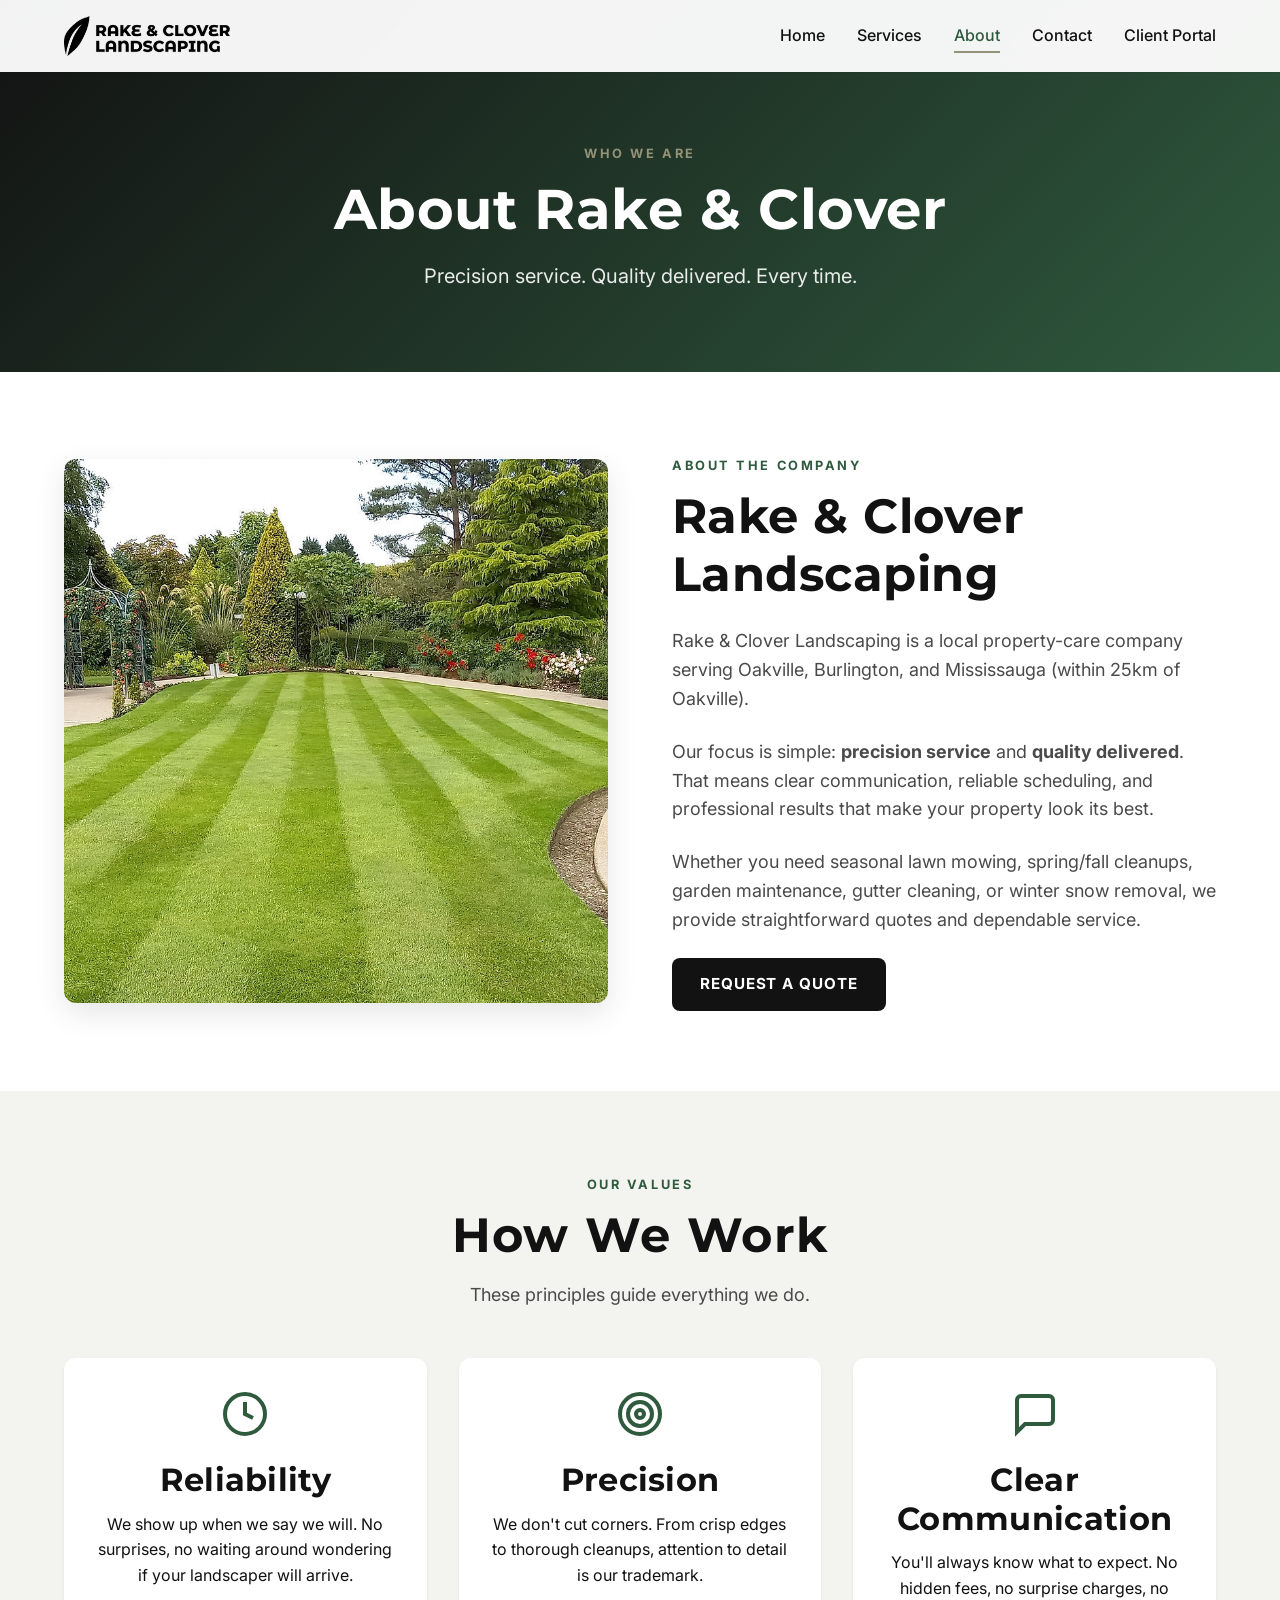
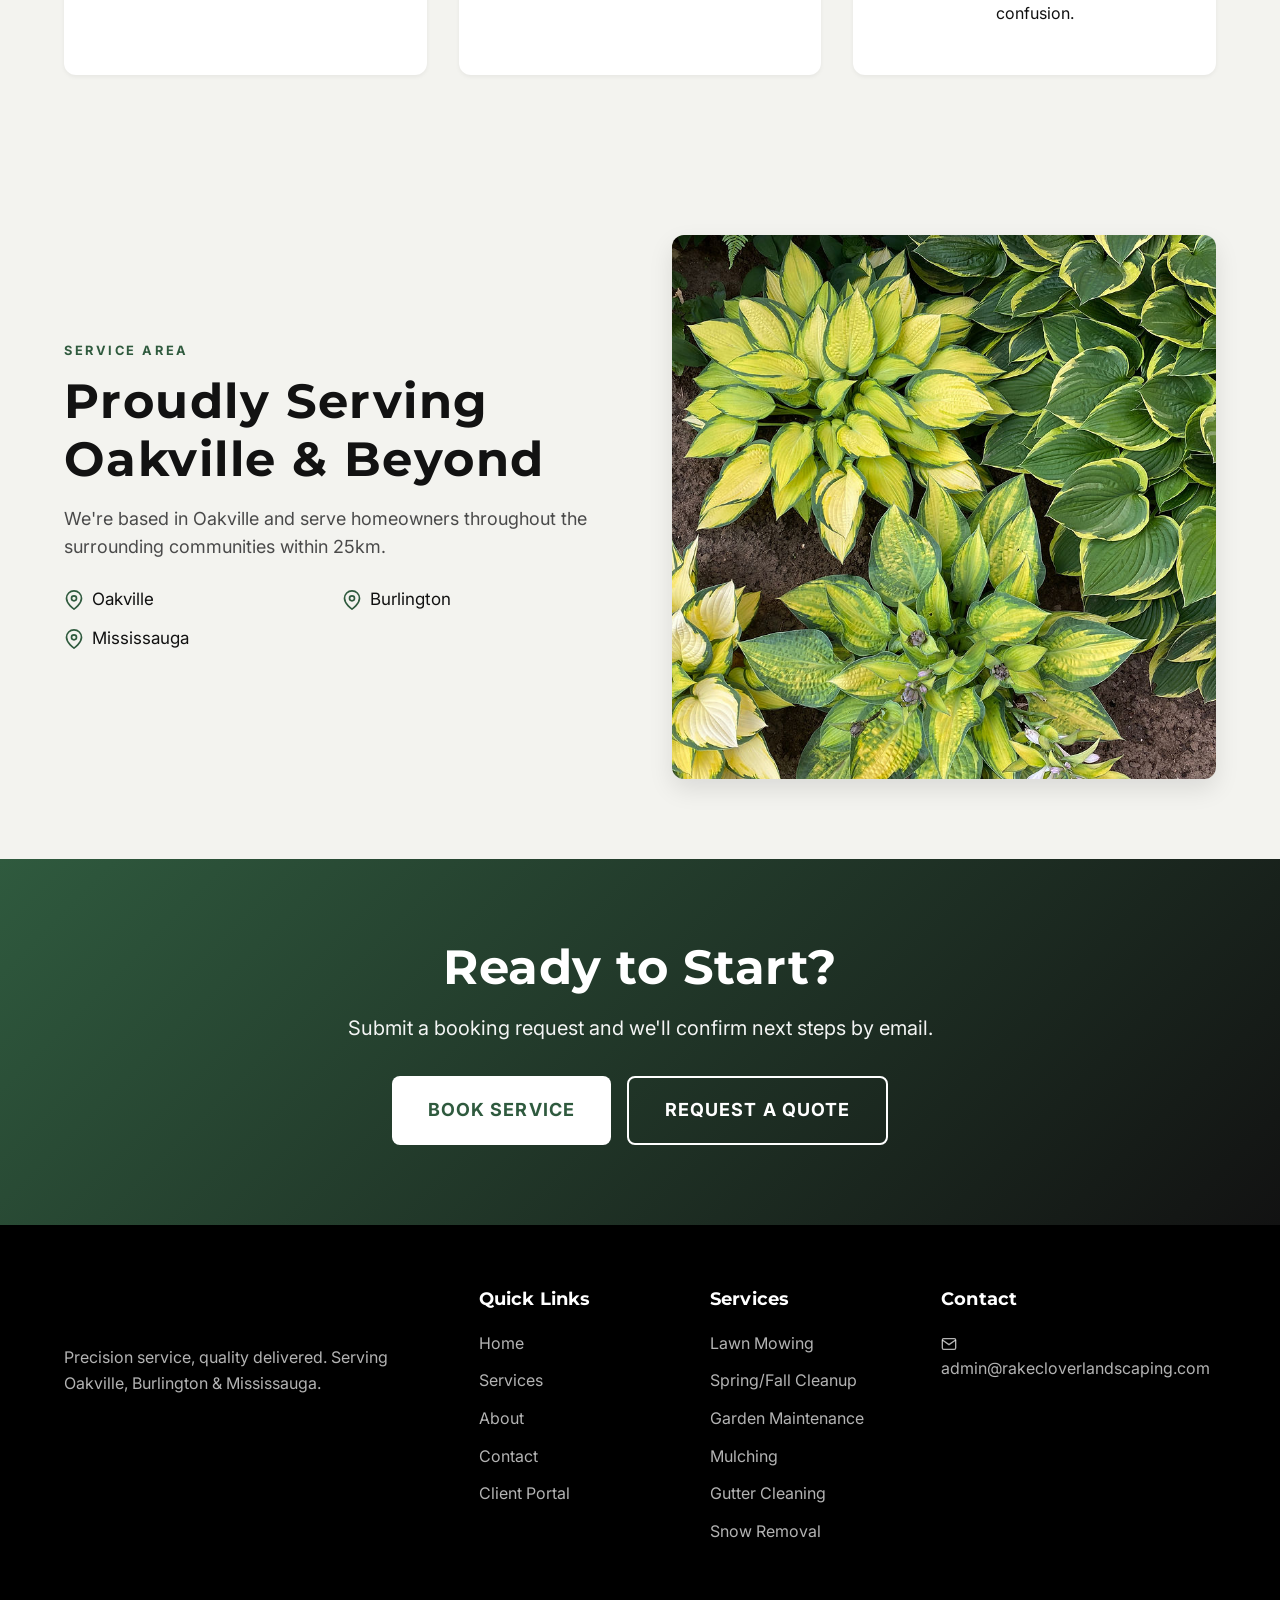
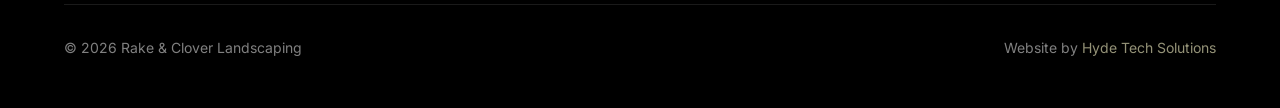
==== about.html @ 2d7fb5ef "Initial copy from rake-clover-landscaping-website (baseline)" ====
<!DOCTYPE html>
<html lang="en">
<head> <meta charset="UTF-8"> <meta name="viewport" content="width=device-width, initial-scale=1.0"> <link rel="canonical" href="https://rakecloverlandscaping.com/about.html"> <title>About Us | Rake & Clover Landscaping Oakville</title> <meta name="description" content="Learn about Rake & Clover Landscaping — a local company serving Oakville, Burlington & Mississauga with precision service and quality delivered."> <link rel="stylesheet" href="css/style.css"> <link rel="preconnect" href="https://fonts.googleapis.com"> <link rel="preconnect" href="https://fonts.gstatic.com" crossorigin> <link href="https://fonts.googleapis.com/css2?family=Inter:wght@400;500;600;700;800&family=Montserrat:wght@600;700;800&display=swap" rel="stylesheet"> <link rel="icon" type="image/svg+xml" href="favicon.svg?v=3"> <link rel="apple-touch-icon" href="favicon.svg?v=3"> <style> .about-grid { display: grid; grid-template-columns: 1fr 1fr; gap: 4rem; align-items: center; } .about-image img { width: 100%; border-radius: 12px; box-shadow: 0 10px 30px rgba(0,0,0,0.1); } .about-content h2 { color: var(--color-primary-dark); margin-bottom: 1.5rem; } .about-content p { font-size: 1.125rem; color: var(--color-text-light); margin-bottom: 1.5rem; } .values-section { background: var(--color-bg-alt); } .values-grid { display: grid; grid-template-columns: repeat(3, 1fr); gap: 2rem; } .value-card { background: white; padding: 2rem; border-radius: 12px; text-align: center; box-shadow: 0 2px 4px rgba(0,0,0,0.05); } .value-icon { width: 48px; height: 48px; color: var(--color-primary); margin: 0 auto 1rem; } .value-card h3 { color: var(--color-primary-dark); margin-bottom: 0.75rem; } .trust-badges { display: flex; gap: 2rem; justify-content: center; flex-wrap: wrap; margin-top: 2rem; } .trust-badge { display: flex; align-items: center; gap: 0.75rem; background: white; padding: 1rem 1.5rem; border-radius: 8px; box-shadow: 0 2px 4px rgba(0,0,0,0.05); } .trust-badge svg { width: 32px; height: 32px; color: var(--color-primary); } .trust-badge-text { display: flex; flex-direction: column; } .trust-badge-text strong { color: var(--color-primary-dark); } .trust-badge-text span { font-size: 0.875rem; color: var(--color-text-muted); } .hours-grid { display: grid; grid-template-columns: auto 1fr; gap: 0.5rem 1.5rem; margin-top: 1rem; } .hours-grid .closed { color: #dc3545; font-weight: 600; } @media (max-width: 768px) { .about-grid { grid-template-columns: 1fr; gap: 2rem; } .values-grid { grid-template-columns: 1fr; } } </style>
<!-- Meta Pixel Code -->
<script>
!function(f,b,e,v,n,t,s)
{if(f.fbq)return;n=f.fbq=function(){n.callMethod?
n.callMethod.apply(n,arguments):n.queue.push(arguments)};
if(!f._fbq)f._fbq=n;n.push=n;n.loaded=!0;n.version='2.0';
n.queue=[];t=b.createElement(e);t.async=!0;
t.src=v;s=b.getElementsByTagName(e)[0];
s.parentNode.insertBefore(t,s)}(window, document,'script',
'https://connect.facebook.net/en_US/fbevents.js');
fbq('init', '1283860010604973');
fbq('track', 'PageView');
</script>
<noscript><img height="1" width="1" style="display:none"
src="https://www.facebook.com/tr?id=1283860010604973&ev=PageView&noscript=1"
/></noscript>
<!-- End Meta Pixel Code -->
</head>
<body> <svg style="display: none;"> <defs> <symbol id="icon-phone" viewBox="0 0 24 24" fill="none" stroke="currentColor" stroke-width="2"><path d="M22 16.92v3a2 2 0 0 1-2.18 2 19.79 19.79 0 0 1-8.63-3.07 19.5 19.5 0 0 1-6-6 19.79 19.79 0 0 1-3.07-8.67A2 2 0 0 1 4.11 2h3a2 2 0 0 1 2 1.72 12.84 12.84 0 0 0 .7 2.81 2 2 0 0 1-.45 2.11L8.09 9.91a16 16 0 0 0 6 6l1.27-1.27a2 2 0 0 1 2.11-.45 12.84 12.84 0 0 0 2.81.7A2 2 0 0 1 22 16.92z"/></symbol> <symbol id="icon-clock" viewBox="0 0 24 24" fill="none" stroke="currentColor" stroke-width="2"><circle cx="12" cy="12" r="10"/><polyline points="12 6 12 12 16 14"/></symbol> <symbol id="icon-target" viewBox="0 0 24 24" fill="none" stroke="currentColor" stroke-width="2"><circle cx="12" cy="12" r="10"/><circle cx="12" cy="12" r="6"/><circle cx="12" cy="12" r="2"/></symbol> <symbol id="icon-message" viewBox="0 0 24 24" fill="none" stroke="currentColor" stroke-width="2"><path d="M21 15a2 2 0 0 1-2 2H7l-4 4V5a2 2 0 0 1 2-2h14a2 2 0 0 1 2 2z"/></symbol> <symbol id="icon-shield" viewBox="0 0 24 24" fill="none" stroke="currentColor" stroke-width="2"><path d="M12 22s8-4 8-10V5l-8-3-8 3v7c0 6 8 10 8 10z"/></symbol> <symbol id="icon-star" viewBox="0 0 24 24" fill="currentColor" stroke="currentColor" stroke-width="2"><polygon points="12 2 15.09 8.26 22 9.27 17 14.14 18.18 21.02 12 17.77 5.82 21.02 7 14.14 2 9.27 8.91 8.26 12 2"/></symbol> <symbol id="icon-home" viewBox="0 0 24 24" fill="none" stroke="currentColor" stroke-width="2"><path d="M3 9l9-7 9 7v11a2 2 0 0 1-2 2H5a2 2 0 0 1-2-2z"/><polyline points="9 22 9 12 15 12 15 22"/></symbol> <symbol id="icon-map-pin" viewBox="0 0 24 24" fill="none" stroke="currentColor" stroke-width="2"><path d="M21 10c0 7-9 13-9 13s-9-6-9-13a9 9 0 0 1 18 0z"/><circle cx="12" cy="10" r="3"/></symbol> </defs> </svg> <header class="header"> <div class="container"> <nav class="navbar"> <a href="index.html" class="logo"> <img class="brand-logo" src="images/brand-logo.png" alt="Rake & Clover Landscaping"> </a> <button class="nav-toggle" aria-label="Toggle navigation"><span></span><span></span><span></span></button> <ul class="nav-menu"> <li><a href="index.html">Home</a></li> <li><a href="services.html">Services</a></li> <li><a href="about.html" class="active">About</a></li> <li><a href="contact.html">Contact</a></li> <li><a href="portal.html">Client Portal</a></li> </ul>
</nav> </div> </header> <section class="page-header" style="background: linear-gradient(135deg, var(--color-primary-dark) 0%, var(--color-primary) 100%); color: white; padding: 140px 0 80px; text-align: center;"> <div class="container"> <span class="section-label" style="color: var(--color-accent);">Who We Are</span> <h1 style="font-size: clamp(2.5rem, 5vw, 3.5rem); margin-bottom: 1rem;">About Rake & Clover</h1> <p style="font-size: 1.25rem; opacity: 0.9; max-width: 600px; margin: 0 auto;">Precision service. Quality delivered. Every time.</p> </div> </section> <section style="padding: 5rem 0;"> <div class="container"> <div class="about-grid"> <div class="about-image"> <img src="images/lawn-care.jpg" alt="Professional lawn mowing"> </div> <div class="about-content"> <span class="section-label">About the Company</span> <h2>Rake & Clover Landscaping</h2> <p>Rake & Clover Landscaping is a local property-care company serving Oakville, Burlington, and Mississauga (within 25km of Oakville).</p> <p>Our focus is simple: <strong>precision service</strong> and <strong>quality delivered</strong>. That means clear communication, reliable scheduling, and professional results that make your property look its best.</p> <p>Whether you need seasonal lawn mowing, spring/fall cleanups, garden maintenance, gutter cleaning, or winter snow removal, we provide straightforward quotes and dependable service.</p> <a href="contact.html" class="btn btn-primary">Request a Quote</a> </div> </div> </div> </section> <section class="values-section" style="padding: 5rem 0;"> <div class="container"> <div class="section-header"> <span class="section-label">Our Values</span> <h2 class="section-title">How We Work</h2> <p class="section-subtitle">These principles guide everything we do.</p> </div> <div class="values-grid"> <div class="value-card"> <svg class="value-icon"><use href="#icon-clock"/></svg> <h3>Reliability</h3> <p>We show up when we say we will. No surprises, no waiting around wondering if your landscaper will arrive.</p> </div> <div class="value-card"> <svg class="value-icon"><use href="#icon-target"/></svg> <h3>Precision</h3> <p>We don't cut corners. From crisp edges to thorough cleanups, attention to detail is our trademark.</p> </div> <div class="value-card"> <svg class="value-icon"><use href="#icon-message"/></svg> <h3>Clear Communication</h3> <p>You'll always know what to expect. No hidden fees, no surprise charges, no confusion.</p> </div> </div> </div> </section> <section class="service-area" style="background: var(--color-bg-alt); padding: 5rem 0;"> <div class="container"> <div class="service-area-grid"> <div class="service-area-content"> <span class="section-label">Service Area</span> <h2 class="section-title">Proudly Serving Oakville & Beyond</h2> <p>We're based in Oakville and serve homeowners throughout the surrounding communities within 25km.</p> <ul class="location-list"> <li><svg class="location-icon"><use href="#icon-map-pin"/></svg> Oakville</li> <li><svg class="location-icon"><use href="#icon-map-pin"/></svg> Burlington</li> <li><svg class="location-icon"><use href="#icon-map-pin"/></svg> Mississauga</li> </ul> </div> <div class="service-area-map"> <img src="images/garden-maintenance.jpg" alt="Oakville area landscaping" class="rounded-image"> </div> </div> </div> </section> <section class="cta-section"> <div class="container"> <div class="cta-content"> <h2>Ready to Start?</h2> <p>Submit a booking request and we'll confirm next steps by email.</p> <div class="cta-buttons"> <a href="index.html#booking" class="btn btn-large btn-white"><span>Book Service</span></a> <a href="contact.html" class="btn btn-large btn-outline-white">Request a Quote</a> </div> </div> </div> </section> <footer class="footer"> <div class="container"> <div class="footer-grid"> <div class="footer-brand"> <a href="index.html" class="logo"> <img class="brand-logo" src="images/brand-logo.png" alt="Rake & Clover Landscaping"> </a> <p>Precision service, quality delivered. Serving Oakville, Burlington & Mississauga.</p> </div> <div class="footer-links"> <h4>Quick Links</h4> <ul> <li><a href="index.html">Home</a></li> <li><a href="services.html">Services</a></li> <li><a href="about.html">About</a></li> <li><a href="contact.html">Contact</a></li> <li><a href="portal.html">Client Portal</a></li> </ul> </div> <div class="footer-links"> <h4>Services</h4> <ul> <li><a href="services.html#lawn-care">Lawn Mowing</a></li> <li><a href="services.html#seasonal">Spring/Fall Cleanup</a></li> <li><a href="services.html#garden">Garden Maintenance</a></li> <li><a href="services.html#mulch">Mulching</a></li> <li><a href="services.html#gutter">Gutter Cleaning</a></li> <li><a href="services.html#snow">Snow Removal</a></li> </ul> </div> <div class="footer-contact"> <h4>Contact</h4> <p><a href="mailto:admin@rakecloverlandscaping.com"><svg class="icon-inline" viewBox="0 0 24 24" fill="none" stroke="currentColor" stroke-width="2"><path d="M4 4h16c1.1 0 2 .9 2 2v12c0 1.1-.9 2-2 2H4c-1.1 0-2-.9-2-2V6c0-1.1.9-2 2-2z"/><polyline points="22,6 12,13 2,6"/></svg> admin@rakecloverlandscaping.com</a></p> </div> </div> <div class="footer-bottom"> <p>&copy; 2026 Rake & Clover Landscaping</p> <p class="credit">Website by <a href="https://hydetech.ca" target="_blank">Hyde Tech Solutions</a></p> </div> </div> </footer>
<script src="js/main.js"></script>
</body>
</html>
---- css/style.css ----
/* Rake & Clover Landscaping - Main Stylesheet */

/* CSS Variables */
:root {
    --color-primary: #2f5a3e;
    --color-primary-dark: #121212;
    --color-primary-light: #3b704d;
    --color-accent: #949277;
    --color-accent-hover: #7f7d64;
    --color-text: #111111;
    --color-text-light: #4a4a4a;
    --color-text-muted: #707070;
    --color-bg: #ffffff;
    --color-bg-alt: #f3f3ef;
    --color-bg-dark: #000000;
    --color-border: #d7d7d7;
    --color-white: #fff;
    --color-success: #28a745;
    
    --font-heading: 'Montserrat', 'Inter', sans-serif;
    --font-body: 'Inter', -apple-system, BlinkMacSystemFont, sans-serif;
    
    --shadow-sm: 0 1px 2px rgba(0,0,0,0.05);
    --shadow-md: 0 4px 6px rgba(0,0,0,0.1);
    --shadow-lg: 0 10px 25px rgba(0,0,0,0.1);
    --shadow-xl: 0 20px 40px rgba(0,0,0,0.15);
    
    --radius-sm: 4px;
    --radius-md: 8px;
    --radius-lg: 12px;
    --radius-xl: 16px;
    
    --transition: all 0.3s ease;
    --max-width: 1200px;
}

/* Reset & Base */
*, *::before, *::after {
    box-sizing: border-box;
    margin: 0;
    padding: 0;
}

html {
    scroll-behavior: smooth;
    font-size: 16px;
}

body {
    font-family: var(--font-body);
    font-size: 1rem;
    line-height: 1.6;
    color: var(--color-text);
    background-color: var(--color-bg);
    -webkit-font-smoothing: antialiased;
    -moz-osx-font-smoothing: grayscale;
}

img {
    max-width: 100%;
    height: auto;
    display: block;
}

/* SVG Icons */
.icon {
    width: 20px;
    height: 20px;
    flex-shrink: 0;
}

.icon-inline {
    width: 16px;
    height: 16px;
    display: inline-block;
    vertical-align: middle;
    margin-right: 0.5rem;
}

/* Brand Logo */
.brand-logo {
    height: 40px;
    width: auto;
    display: block;
}

@media (max-width: 768px) {
    .brand-logo {
        height: 34px;
    }
}

/* Phone Icon */
.phone-icon {
    width: 18px;
    height: 18px;
}

/* Service Icons */
.service-icon {
    width: 48px;
    height: 48px;
    color: var(--color-primary);
    margin-bottom: 1rem;
}

/* Feature Icons */
.feature-icon {
    width: 24px;
    height: 24px;
    color: var(--color-white);
    background-color: var(--color-accent);
    border-radius: 50%;
    padding: 4px;
    flex-shrink: 0;
}

/* Trust Icons */
.trust-icon {
    width: 20px;
    height: 20px;
    color: var(--color-white);
}

.trust-icon.star-icon {
    color: var(--color-accent);
}

/* Location Icons */
.location-icon {
    width: 20px;
    height: 20px;
    color: var(--color-primary);
    flex-shrink: 0;
}

/* AI Banner Icon */
.ai-icon {
    width: 48px;
    height: 48px;
    flex-shrink: 0;
}

/* Social Icons */
.social-links svg {
    width: 24px;
    height: 24px;
    transition: var(--transition);
}

.social-links a:hover svg {
    transform: translateY(-3px);
    color: var(--color-accent);
}

/* Star Rating */
.stars {
    display: flex;
    gap: 0.25rem;
}

.stars svg {
    width: 20px;
    height: 20px;
    color: var(--color-accent);
    fill: var(--color-accent);
}

/* Rounded Images */
.rounded-image {
    border-radius: var(--radius-lg);
    box-shadow: var(--shadow-lg);
    transition: var(--transition);
}

.rounded-image:hover {
    transform: scale(1.02);
}

/* Gallery Images */
.gallery-item img {
    width: 100%;
    height: 100%;
    object-fit: cover;
    transition: var(--transition);
}

.gallery-item:hover img {
    transform: scale(1.05);
}

.brand-gallery {
    display: grid;
    grid-template-columns: repeat(auto-fit, minmax(240px, 1fr));
    gap: 1.25rem;
}

.brand-gallery img {
    width: 100%;
    aspect-ratio: 4/3;
    object-fit: cover;
    border-radius: 12px;
    box-shadow: var(--shadow-md);
}

a {
    color: inherit;
    text-decoration: none;
}

ul {
    list-style: none;
}

/* Container */
.container {
    width: 100%;
    max-width: var(--max-width);
    margin: 0 auto;
    padding: 0 1.5rem;
}

/* Typography */
h1, h2, h3, h4, h5, h6 {
    font-family: var(--font-heading);
    font-weight: 700;
    line-height: 1.2;
    letter-spacing: 0.01em;
    text-transform: none;
    margin-bottom: 1rem;
}

h1 { font-size: clamp(2.5rem, 5vw, 4rem); }
h2 { font-size: clamp(2rem, 4vw, 3rem); }
h3 { font-size: clamp(1.5rem, 3vw, 2rem); }
h4 { font-size: 1.25rem; }

p {
    margin-bottom: 1rem;
}

/* Buttons */
.btn {
    display: inline-flex;
    align-items: center;
    justify-content: center;
    gap: 0.5rem;
    padding: 0.875rem 1.75rem;
    font-family: var(--font-body);
    font-size: 0.95rem;
    font-weight: 700;
    text-transform: uppercase;
    letter-spacing: 0.06em;
    border: none;
    border-radius: var(--radius-md);
    cursor: pointer;
    transition: var(--transition);
    text-align: center;
}

.btn-primary {
    background-color: var(--color-primary-dark);
    color: var(--color-white);
}

.btn-primary:hover {
    background-color: var(--color-primary);
    transform: translateY(-2px);
    box-shadow: var(--shadow-md);
}

.btn-secondary {
    background-color: transparent;
    color: var(--color-primary);
    border: 2px solid var(--color-primary);
}

.btn-secondary:hover {
    background-color: var(--color-primary);
    color: var(--color-white);
}

.btn-accent {
    background-color: var(--color-primary);
    color: var(--color-white);
}

.btn-accent:hover {
    background-color: var(--color-primary-dark);
}

.btn-white {
    background-color: var(--color-white);
    color: var(--color-primary);
}

.btn-white:hover {
    background-color: var(--color-bg-alt);
}

.btn-outline-white {
    background-color: transparent;
    color: var(--color-white);
    border: 2px solid var(--color-white);
}

.btn-outline-white:hover {
    background-color: var(--color-white);
    color: var(--color-primary);
}

.btn-large {
    padding: 1.125rem 2.25rem;
    font-size: 1.125rem;
    flex-direction: column;
    gap: 0.25rem;
}

.btn-large small {
    font-size: 0.75rem;
    font-weight: 400;
    opacity: 0.9;
}

/* Header */
.header {
    position: fixed;
    top: 0;
    left: 0;
    right: 0;
    z-index: 1000;
    background-color: rgba(255, 255, 255, 0.95);
    backdrop-filter: blur(10px);
    box-shadow: var(--shadow-sm);
    transition: var(--transition);
}

.header.scrolled {
    box-shadow: var(--shadow-md);
}

.navbar {
    display: flex;
    align-items: center;
    justify-content: space-between;
    height: 72px;
}

.logo {
    display: flex;
    align-items: center;
    gap: 0;
    color: var(--color-primary);
}

.nav-menu {
    display: flex;
    align-items: center;
    gap: 2rem;
}

.nav-menu a {
    font-weight: 500;
    color: var(--color-text);
    position: relative;
    padding: 0.5rem 0;
}

.nav-menu a::after {
    content: '';
    position: absolute;
    bottom: 0;
    left: 0;
    width: 0;
    height: 2px;
    background-color: var(--color-accent);
    transition: var(--transition);
}

.nav-menu a:hover::after,
.nav-menu a.active::after {
    width: 100%;
}

.nav-menu a:hover,
.nav-menu a.active {
    color: var(--color-primary);
}

.nav-cta {
    display: flex;
    align-items: center;
    gap: 0.5rem;
}

.phone-icon {
    font-size: 1.25rem;
}

.nav-toggle {
    display: none;
    flex-direction: column;
    gap: 5px;
    background: none;
    border: none;
    cursor: pointer;
    padding: 0.5rem;
}

.nav-toggle span {
    display: block;
    width: 25px;
    height: 3px;
    background-color: var(--color-primary);
    transition: var(--transition);
}

/* Hero Section */
.hero {
    position: relative;
    min-height: 100vh;
    display: flex;
    align-items: center;
    justify-content: center;
    padding: 120px 0 80px;
    overflow: hidden;
}

.hero-bg {
    position: absolute;
    top: 0;
    left: 0;
    right: 0;
    bottom: 0;
    background: linear-gradient(135deg, var(--color-primary-dark) 0%, var(--color-primary) 100%);
}

.hero-overlay {
    position: absolute;
    top: 0;
    left: 0;
    right: 0;
    bottom: 0;
    background: linear-gradient(0deg, rgba(0,0,0,0.62) 0%, rgba(0,0,0,0.36) 45%, rgba(0,0,0,0.52) 100%);
}

.hero-content {
    position: relative;
    z-index: 1;
    text-align: center;
    color: var(--color-white);
    max-width: 800px;
    margin: 0 auto;
}

.hero-title {
    font-size: clamp(2.5rem, 6vw, 4.8rem);
    margin-bottom: 1.5rem;
    letter-spacing: 0.05em;
    text-shadow: 0 8px 24px rgba(0,0,0,0.45);
}

.text-accent {
    color: var(--color-accent);
}

.hero-subtitle {
    font-size: clamp(1.125rem, 2vw, 1.5rem);
    margin-bottom: 2.5rem;
    opacity: 0.95;
    max-width: 600px;
    margin-left: auto;
    margin-right: auto;
}

.hero-ctas {
    display: flex;
    flex-wrap: wrap;
    gap: 1rem;
    justify-content: center;
    margin-bottom: 3rem;
}

.hero-ctas .btn-secondary {
    background-color: white;
    color: var(--color-primary-dark);
    border: 2px solid white;
}

.hero-ctas .btn-secondary:hover {
    background-color: transparent;
    color: white;
    border: 2px solid white;
}

.hero-trust {
    display: flex;
    flex-wrap: wrap;
    gap: 2rem;
    justify-content: center;
    font-size: 0.9375rem;
}

.trust-item {
    display: flex;
    align-items: center;
    gap: 0.5rem;
}

.hero-trust .trust-icon {
    width: 20px;
    height: 20px;
    display: inline-block;
    background: none;
    border-radius: 0;
    color: var(--color-accent);
}

.scroll-indicator {
    position: absolute;
    bottom: 30px;
    left: 50%;
    transform: translateX(-50%);
    color: var(--color-white);
    font-size: 0.875rem;
    opacity: 0.7;
    display: flex;
    flex-direction: column;
    align-items: center;
    gap: 0.5rem;
}

.scroll-arrow {
    width: 24px;
    height: 24px;
    border-right: 2px solid var(--color-white);
    border-bottom: 2px solid var(--color-white);
    transform: rotate(45deg);
    animation: bounce 2s infinite;
}

@keyframes bounce {
    0%, 20%, 50%, 80%, 100% { transform: translateY(0) rotate(45deg); }
    40% { transform: translateY(10px) rotate(45deg); }
    60% { transform: translateY(5px) rotate(45deg); }
}

/* AI Banner */
.ai-banner {
    background: linear-gradient(90deg, var(--color-primary-light) 0%, var(--color-primary) 100%);
    padding: 1.5rem 0;
    color: var(--color-white);
}

/* Improve contrast for the AI banner CTA */
.ai-banner .btn-accent {
    background: rgba(255, 255, 255, 0.95);
    color: var(--color-primary-dark);
    border: 2px solid rgba(255, 255, 255, 0.9);
}

.ai-banner .btn-accent:hover {
    background: var(--color-white);
    color: var(--color-primary-dark);
}

.ai-banner-content {
    display: flex;
    align-items: center;
    justify-content: center;
    gap: 1.5rem;
    flex-wrap: wrap;
}

.ai-icon {
    font-size: 2.5rem;
}

.ai-text {
    display: flex;
    flex-direction: column;
}

.ai-text strong {
    font-size: 1.125rem;
}

.ai-text span {
    font-size: 0.9375rem;
    opacity: 0.9;
}

/* Section Styles */
section {
    padding: 5rem 0;
}

.section-header {
    text-align: center;
    max-width: 700px;
    margin: 0 auto 3rem;
}

.section-label {
    display: inline-block;
    font-size: 0.8rem;
    font-weight: 700;
    text-transform: uppercase;
    letter-spacing: 0.2em;
    color: var(--color-primary);
    margin-bottom: 0.75rem;
}

.section-title {
    margin-bottom: 1rem;
    color: var(--color-primary-dark);
    letter-spacing: 0.03em;
}

.section-subtitle {
    font-size: 1.125rem;
    color: var(--color-text-light);
}

.section-cta {
    text-align: center;
    margin-top: 3rem;
}

/* Services Section */
.services-section {
    background-color: var(--color-bg-alt);
}

.services-grid {
    display: grid;
    grid-template-columns: repeat(auto-fit, minmax(300px, 1fr));
    gap: 1.5rem;
}

.service-card {
    background-color: var(--color-white);
    padding: 2rem;
    border-radius: var(--radius-lg);
    box-shadow: var(--shadow-sm);
    transition: var(--transition);
}

.service-card:hover {
    transform: translateY(-5px);
    box-shadow: var(--shadow-lg);
}

.service-icon {
    font-size: 2.5rem;
    margin-bottom: 1rem;
}

.service-card h3 {
    font-size: 1.25rem;
    margin-bottom: 0.75rem;
    color: var(--color-primary-dark);
}

.service-card p {
    color: var(--color-text-light);
    margin-bottom: 1.25rem;
}

.link-arrow {
    font-weight: 600;
    color: var(--color-accent);
    display: inline-flex;
    align-items: center;
    gap: 0.25rem;
}

.link-arrow:hover {
    gap: 0.5rem;
}

/* Why Us Section */
.why-us {
    background-color: var(--color-white);
}

.why-us-grid {
    display: grid;
    grid-template-columns: 1fr 1fr;
    gap: 4rem;
    align-items: center;
}

.why-us-content p {
    font-size: 1.125rem;
    color: var(--color-text-light);
    margin-bottom: 2rem;
}

.feature-list {
    display: flex;
    flex-direction: column;
    gap: 1.25rem;
    margin-bottom: 2rem;
}

.feature-list li {
    display: flex;
    gap: 1rem;
}

.feature-icon {
    width: 28px;
    height: 28px;
    display: flex;
    align-items: center;
    justify-content: center;
    background-color: var(--color-accent);
    color: var(--color-white);
    border-radius: 50%;
    font-size: 0.875rem;
    flex-shrink: 0;
}

.feature-list li div {
    display: flex;
    flex-direction: column;
}

.feature-list li strong {
    color: var(--color-primary-dark);
    margin-bottom: 0.25rem;
}

.feature-list li span {
    color: var(--color-text-light);
    font-size: 0.9375rem;
}

.why-us-image {
    position: relative;
}

.image-placeholder {
    aspect-ratio: 4/3;
    background: linear-gradient(135deg, #e8f5e9 0%, #c8e6c9 100%);
    border-radius: var(--radius-lg);
    display: flex;
    flex-direction: column;
    align-items: center;
    justify-content: center;
    color: var(--color-primary);
    font-size: 1.125rem;
    border: 2px dashed var(--color-primary-light);
}

.image-placeholder img {
    width: 100%;
    height: 100%;
    object-fit: cover;
    border-radius: var(--radius-lg);
}

/* Gallery Preview */
.gallery-preview {
    background-color: var(--color-bg-alt);
}

.gallery-grid {
    display: grid;
    grid-template-columns: repeat(4, 1fr);
    grid-template-rows: repeat(2, 250px);
    gap: 1rem;
}

.gallery-item {
    border-radius: var(--radius-lg);
    overflow: hidden;
}

.gallery-item.large {
    grid-column: span 2;
    grid-row: span 2;
}

.gallery-item .image-placeholder {
    width: 100%;
    height: 100%;
}

/* Testimonials */
.testimonials {
    background-color: var(--color-white);
}

.testimonials-grid {
    display: grid;
    grid-template-columns: repeat(auto-fit, minmax(320px, 1fr));
    gap: 1.5rem;
}

.testimonial-card {
    background-color: var(--color-bg-alt);
    padding: 2rem;
    border-radius: var(--radius-lg);
}

.stars {
    color: var(--color-accent);
    font-size: 1.25rem;
    margin-bottom: 1rem;
    letter-spacing: 2px;
}

.testimonial-text {
    font-size: 1.0625rem;
    font-style: italic;
    color: var(--color-text);
    margin-bottom: 1.5rem;
    line-height: 1.7;
}

.testimonial-author {
    display: flex;
    align-items: center;
    gap: 1rem;
}

.author-avatar {
    width: 48px;
    height: 48px;
    background-color: var(--color-primary);
    color: var(--color-white);
    border-radius: 50%;
    display: flex;
    align-items: center;
    justify-content: center;
    font-weight: 600;
}

.author-info {
    display: flex;
    flex-direction: column;
}

.author-info strong {
    color: var(--color-primary-dark);
}

.author-info span {
    font-size: 0.875rem;
    color: var(--color-text-muted);
}

.testimonials-footer {
    text-align: center;
    margin-top: 2rem;
}

/* Service Area */
.service-area {
    background-color: var(--color-bg-alt);
}

.service-area-grid {
    display: grid;
    grid-template-columns: 1fr 1fr;
    gap: 4rem;
    align-items: center;
}

.service-area-content p {
    font-size: 1.125rem;
    color: var(--color-text-light);
    margin-bottom: 1.5rem;
}

.location-list {
    display: grid;
    grid-template-columns: repeat(2, 1fr);
    gap: 0.75rem;
    margin-bottom: 1.5rem;
}

.location-list li {
    display: flex;
    align-items: center;
    gap: 0.5rem;
    font-size: 1.0625rem;
}

.location-icon {
    font-size: 1.25rem;
}

.location-note {
    font-size: 0.9375rem !important;
    font-style: italic;
}

.service-area-map {
    position: relative;
}

.map-placeholder {
    aspect-ratio: 16/10;
    background: linear-gradient(135deg, #e3f2fd 0%, #bbdefb 100%);
    border-radius: var(--radius-lg);
    display: flex;
    flex-direction: column;
    align-items: center;
    justify-content: center;
    color: var(--color-primary);
    font-size: 1.125rem;
    border: 2px dashed var(--color-primary-light);
}

.map-placeholder small {
    font-size: 0.875rem;
    color: var(--color-text-muted);
    margin-top: 0.5rem;
}

/* CTA Section */
.cta-section {
    background: linear-gradient(135deg, var(--color-primary) 0%, var(--color-primary-dark) 100%);
    color: var(--color-white);
    text-align: center;
    padding: 5rem 0;
}

.cta-content h2 {
    font-size: clamp(2rem, 4vw, 3rem);
    margin-bottom: 1rem;
}

.cta-content p {
    font-size: 1.25rem;
    opacity: 0.95;
    max-width: 600px;
    margin: 0 auto 2rem;
}

.cta-buttons {
    display: flex;
    flex-wrap: wrap;
    gap: 1rem;
    justify-content: center;
}

/* Footer */
.footer {
    background-color: var(--color-bg-dark);
    color: var(--color-white);
    padding: 4rem 0 2rem;
}

.footer-grid {
    display: grid;
    grid-template-columns: 2fr 1fr 1fr 1.5fr;
    gap: 3rem;
    margin-bottom: 3rem;
}

.footer-brand .logo {
    color: var(--color-white);
    margin-bottom: 1rem;
}

.footer-brand p {
    color: rgba(255,255,255,0.7);
    margin-bottom: 1.5rem;
}

.social-links {
    display: flex;
    gap: 1rem;
}

.social-links a {
    font-size: 1.5rem;
    transition: var(--transition);
}

.social-links a:hover {
    transform: translateY(-3px);
}

.footer-links h4,
.footer-contact h4 {
    font-size: 1.125rem;
    margin-bottom: 1.25rem;
    color: var(--color-white);
}

.footer-links li {
    margin-bottom: 0.75rem;
}

.footer-links a {
    color: rgba(255,255,255,0.7);
    transition: var(--transition);
}

.footer-links a:hover {
    color: var(--color-accent);
}

.footer-contact a {
    color: rgba(255,255,255,0.7);
    display: block;
    margin-bottom: 0.5rem;
    transition: var(--transition);
}

.footer-contact a:hover {
    color: var(--color-accent);
}

.service-area-text {
    margin-top: 1rem;
    color: rgba(255,255,255,0.7);
    font-size: 0.9375rem;
}

.service-area-text span {
    color: var(--color-accent);
}

.footer-bottom {
    border-top: 1px solid rgba(255,255,255,0.1);
    padding-top: 2rem;
    display: flex;
    justify-content: space-between;
    align-items: center;
    flex-wrap: wrap;
    gap: 1rem;
    font-size: 0.875rem;
    color: rgba(255,255,255,0.5);
}

.footer-bottom a {
    color: var(--color-accent);
}

/* Mobile Call Bar */
.mobile-call-bar {
    display: none;
    position: fixed;
    bottom: 0;
    left: 0;
    right: 0;
    background-color: var(--color-accent);
    padding: 0.75rem;
    z-index: 1001;
}

.mobile-call-btn {
    display: flex;
    align-items: center;
    justify-content: center;
    gap: 0.5rem;
    color: var(--color-white);
    font-weight: 600;
    font-size: 1.125rem;
}

/* Responsive Design */
@media (max-width: 1024px) {
    .why-us-grid,
    .service-area-grid {
        grid-template-columns: 1fr;
        gap: 2rem;
    }
    
    .footer-grid {
        grid-template-columns: repeat(2, 1fr);
    }
}

@media (max-width: 768px) {
    .nav-menu {
        display: none;
        position: absolute;
        top: 72px;
        left: 0;
        right: 0;
        background-color: white;
        flex-direction: column;
        padding: 1rem;
        box-shadow: 0 4px 6px rgba(0,0,0,0.1);
        z-index: 999;
    }
    
    .nav-menu.active {
        display: flex;
    }
    
    .nav-cta .phone-text {
        display: none;
    }
    
    .nav-toggle {
        display: flex;
    }
    
    .nav-toggle.active span:nth-child(1) {
        transform: rotate(45deg) translate(5px, 5px);
    }
    
    .nav-toggle.active span:nth-child(2) {
        opacity: 0;
    }
    
    .nav-toggle.active span:nth-child(3) {
        transform: rotate(-45deg) translate(5px, -5px);
    }
    
    .nav-cta {
        padding: 0.625rem 1rem;
    }
    
    .hero-ctas {
        flex-direction: column;
        align-items: center;
    }
    
    .hero-trust {
        flex-direction: column;
        gap: 1rem;
    }
    
    .ai-banner-content {
        flex-direction: column;
        text-align: center;
    }
    
    .gallery-grid {
        grid-template-columns: repeat(2, 1fr);
        grid-template-rows: repeat(3, 200px);
    }
    
    .gallery-item.large {
        grid-column: span 2;
        grid-row: span 1;
    }
    
    .footer-grid {
        grid-template-columns: 1fr;
        gap: 2rem;
    }
    
    .footer-bottom {
        flex-direction: column;
        text-align: center;
    }
    
    .mobile-call-bar {
        display: block;
    }
    
    body {
        padding-bottom: 60px;
    }
}

@media (max-width: 480px) {
    .gallery-grid {
        grid-template-columns: 1fr;
        grid-template-rows: repeat(4, 200px);
    }
    
    .gallery-item.large {
        grid-column: span 1;
    }
    
    .location-list {
        grid-template-columns: 1fr;
    }
}

/* Utility Classes */
.text-center { text-align: center; }
.text-left { text-align: left; }
.text-right { text-align: right; }

.mt-1 { margin-top: 0.5rem; }
.mt-2 { margin-top: 1rem; }
.mt-3 { margin-top: 1.5rem; }
.mt-4 { margin-top: 2rem; }

.mb-1 { margin-bottom: 0.5rem; }
.mb-2 { margin-bottom: 1rem; }
.mb-3 { margin-bottom: 1.5rem; }
.mb-4 { margin-bottom: 2rem; }

/* Booking section */
.booking-section {
    padding: 5rem 0;
    background: var(--color-bg-alt);
}

.booking-grid {
    display: grid;
    gap: 2rem;
}

@media (min-width: 768px) {
    .booking-grid {
        grid-template-columns: 1.2fr 0.8fr;
        align-items: start;
    }
}

.booking-card {
    background: var(--color-white);
    border: 1px solid var(--color-border);
    border-radius: var(--radius-lg);
    padding: 1.5rem;
    box-shadow: var(--shadow-md);
}

.booking-card:first-child {
    border: 2px solid rgba(47, 90, 62, 0.25);
}

.booking-card h3 {
    margin-bottom: 0.75rem;
}

.simple-form label {
    display: block;
    margin-bottom: 1rem;
    font-weight: 600;
    color: var(--color-text);
}

.simple-form input,
.simple-form select,
.simple-form textarea {
    width: 100%;
    margin-top: 0.4rem;
    padding: 0.85rem;
    border: 1px solid var(--color-border);
    border-radius: var(--radius-md);
    font-family: inherit;
    font-size: 1rem;
    background: var(--color-white);
}

.simple-form input:focus,
.simple-form select:focus,
.simple-form textarea:focus {
    outline: none;
    border-color: var(--color-primary);
    box-shadow: 0 0 0 3px rgba(34, 139, 84, 0.15);
}

.muted {
    color: var(--color-text-muted);
    font-size: 0.9rem;
}


/* FAQ */
.faq-section {
  background: var(--color-bg-alt);
}

.faq-grid {
  display: grid;
  gap: 1rem;
  grid-template-columns: repeat(auto-fit, minmax(240px, 1fr));
}

.faq-item {
  background: var(--color-white);
  border: 1px solid var(--color-border);
  border-radius: var(--radius-lg);
  padding: 1.25rem;
}

.faq-item h3 {
  font-size: 1rem;
  margin-bottom: 0.5rem;
}

.faq-item p {
  margin: 0;
  color: var(--color-text-light);
}

/* Hero CTA sizing */
@media (min-width: 768px) {
  .hero-ctas {
    align-items: stretch;
  }
  .hero-ctas .btn {
    flex: 1;
    min-width: 220px;
  }
}
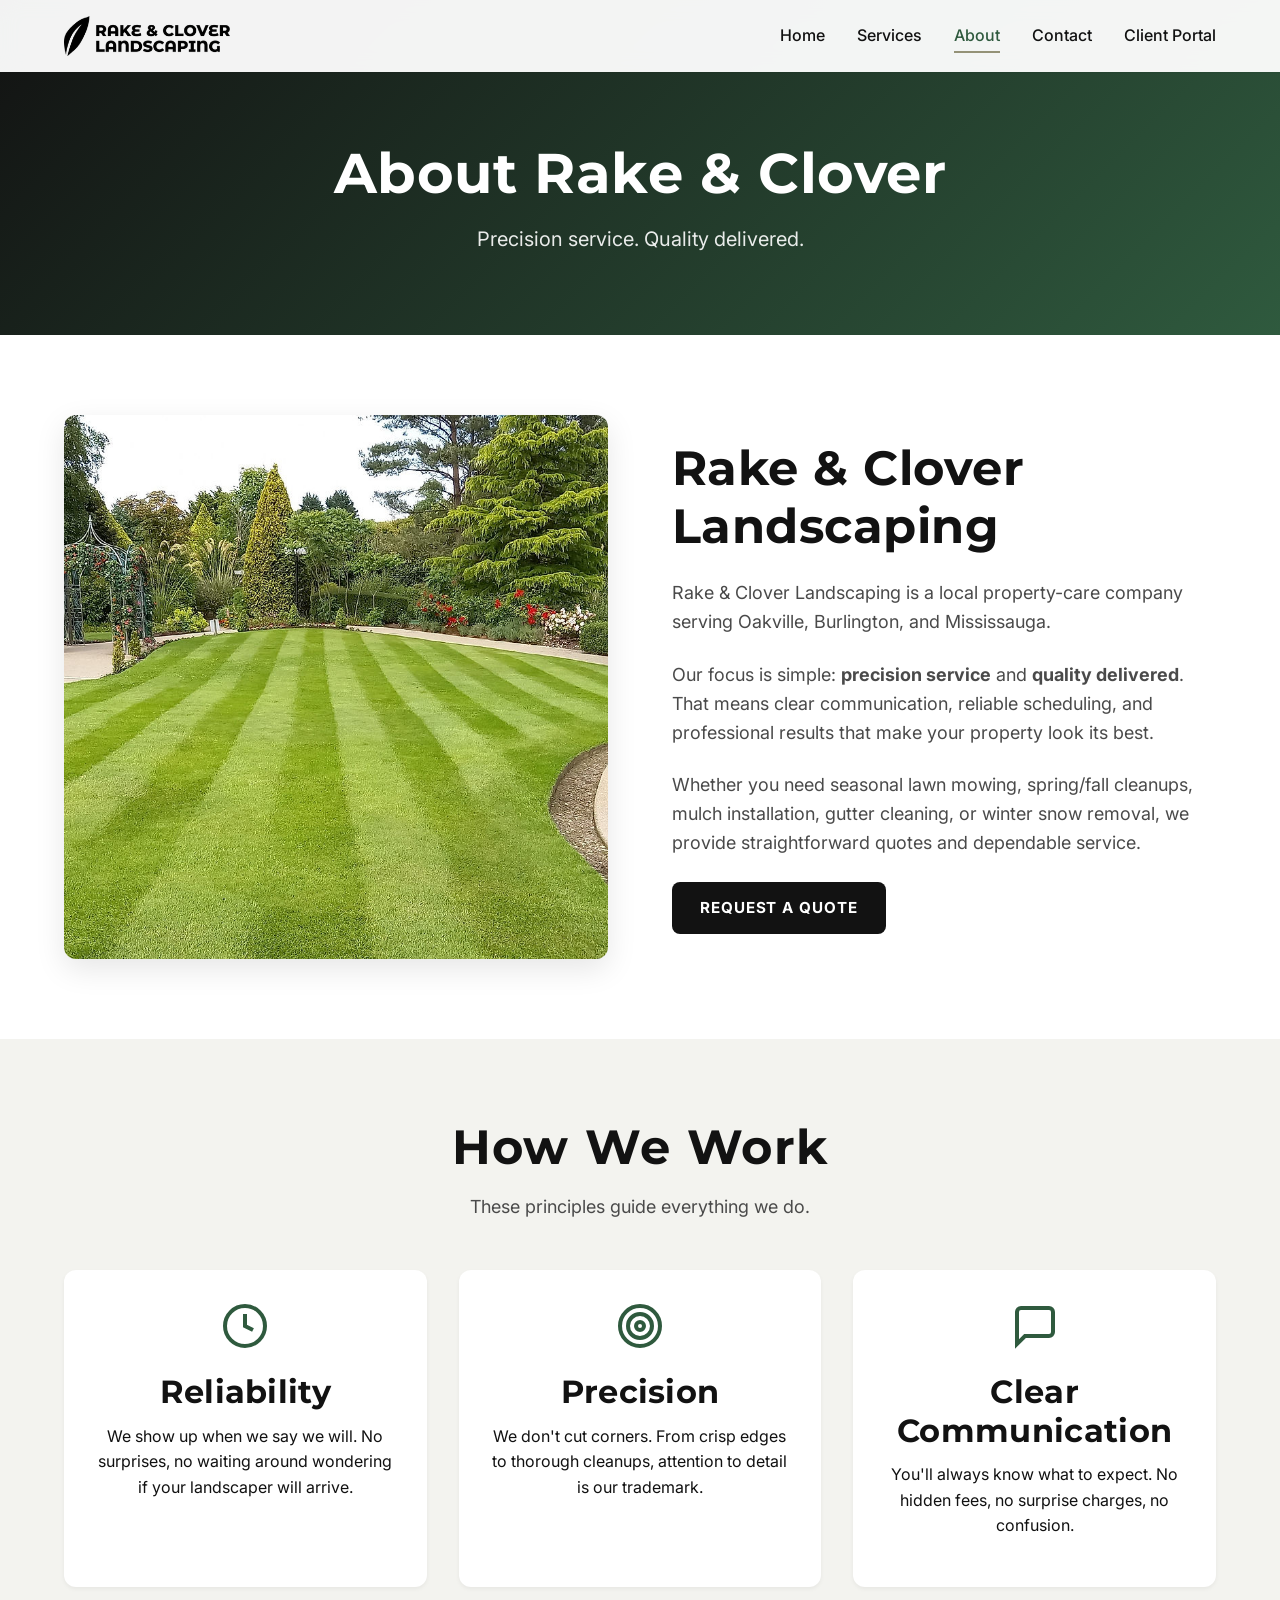
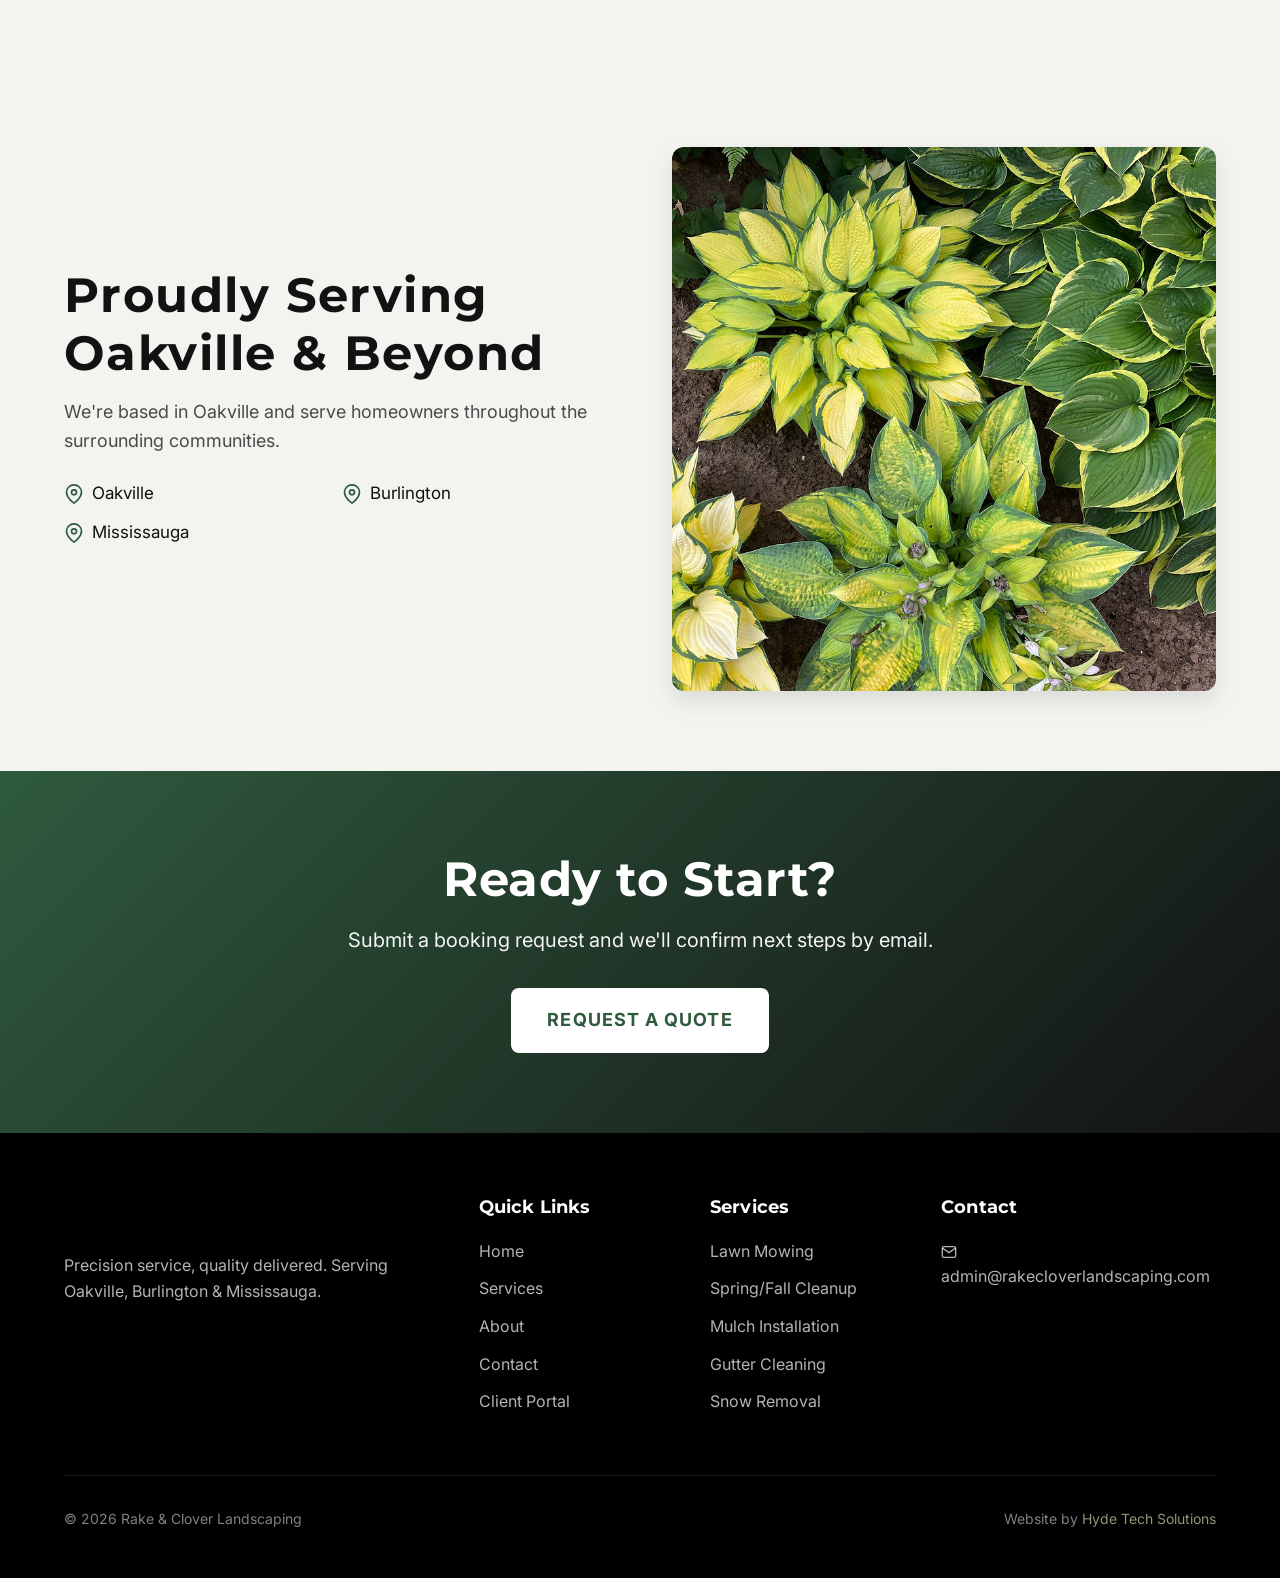
==== commit 4413369e: "Apply Jon's requested changes (dev preview) Home: - Remove "Every Time." accent, "Book Online Now" b" ====
--- a/about.html
+++ b/about.html
@@ -20,7 +20,7 @@
 <!-- End Meta Pixel Code -->
 </head>
 <body> <svg style="display: none;"> <defs> <symbol id="icon-phone" viewBox="0 0 24 24" fill="none" stroke="currentColor" stroke-width="2"><path d="M22 16.92v3a2 2 0 0 1-2.18 2 19.79 19.79 0 0 1-8.63-3.07 19.5 19.5 0 0 1-6-6 19.79 19.79 0 0 1-3.07-8.67A2 2 0 0 1 4.11 2h3a2 2 0 0 1 2 1.72 12.84 12.84 0 0 0 .7 2.81 2 2 0 0 1-.45 2.11L8.09 9.91a16 16 0 0 0 6 6l1.27-1.27a2 2 0 0 1 2.11-.45 12.84 12.84 0 0 0 2.81.7A2 2 0 0 1 22 16.92z"/></symbol> <symbol id="icon-clock" viewBox="0 0 24 24" fill="none" stroke="currentColor" stroke-width="2"><circle cx="12" cy="12" r="10"/><polyline points="12 6 12 12 16 14"/></symbol> <symbol id="icon-target" viewBox="0 0 24 24" fill="none" stroke="currentColor" stroke-width="2"><circle cx="12" cy="12" r="10"/><circle cx="12" cy="12" r="6"/><circle cx="12" cy="12" r="2"/></symbol> <symbol id="icon-message" viewBox="0 0 24 24" fill="none" stroke="currentColor" stroke-width="2"><path d="M21 15a2 2 0 0 1-2 2H7l-4 4V5a2 2 0 0 1 2-2h14a2 2 0 0 1 2 2z"/></symbol> <symbol id="icon-shield" viewBox="0 0 24 24" fill="none" stroke="currentColor" stroke-width="2"><path d="M12 22s8-4 8-10V5l-8-3-8 3v7c0 6 8 10 8 10z"/></symbol> <symbol id="icon-star" viewBox="0 0 24 24" fill="currentColor" stroke="currentColor" stroke-width="2"><polygon points="12 2 15.09 8.26 22 9.27 17 14.14 18.18 21.02 12 17.77 5.82 21.02 7 14.14 2 9.27 8.91 8.26 12 2"/></symbol> <symbol id="icon-home" viewBox="0 0 24 24" fill="none" stroke="currentColor" stroke-width="2"><path d="M3 9l9-7 9 7v11a2 2 0 0 1-2 2H5a2 2 0 0 1-2-2z"/><polyline points="9 22 9 12 15 12 15 22"/></symbol> <symbol id="icon-map-pin" viewBox="0 0 24 24" fill="none" stroke="currentColor" stroke-width="2"><path d="M21 10c0 7-9 13-9 13s-9-6-9-13a9 9 0 0 1 18 0z"/><circle cx="12" cy="10" r="3"/></symbol> </defs> </svg> <header class="header"> <div class="container"> <nav class="navbar"> <a href="index.html" class="logo"> <img class="brand-logo" src="images/brand-logo.png" alt="Rake & Clover Landscaping"> </a> <button class="nav-toggle" aria-label="Toggle navigation"><span></span><span></span><span></span></button> <ul class="nav-menu"> <li><a href="index.html">Home</a></li> <li><a href="services.html">Services</a></li> <li><a href="about.html" class="active">About</a></li> <li><a href="contact.html">Contact</a></li> <li><a href="portal.html">Client Portal</a></li> </ul>
-</nav> </div> </header> <section class="page-header" style="background: linear-gradient(135deg, var(--color-primary-dark) 0%, var(--color-primary) 100%); color: white; padding: 140px 0 80px; text-align: center;"> <div class="container"> <span class="section-label" style="color: var(--color-accent);">Who We Are</span> <h1 style="font-size: clamp(2.5rem, 5vw, 3.5rem); margin-bottom: 1rem;">About Rake & Clover</h1> <p style="font-size: 1.25rem; opacity: 0.9; max-width: 600px; margin: 0 auto;">Precision service. Quality delivered. Every time.</p> </div> </section> <section style="padding: 5rem 0;"> <div class="container"> <div class="about-grid"> <div class="about-image"> <img src="images/lawn-care.jpg" alt="Professional lawn mowing"> </div> <div class="about-content"> <span class="section-label">About the Company</span> <h2>Rake & Clover Landscaping</h2> <p>Rake & Clover Landscaping is a local property-care company serving Oakville, Burlington, and Mississauga (within 25km of Oakville).</p> <p>Our focus is simple: <strong>precision service</strong> and <strong>quality delivered</strong>. That means clear communication, reliable scheduling, and professional results that make your property look its best.</p> <p>Whether you need seasonal lawn mowing, spring/fall cleanups, garden maintenance, gutter cleaning, or winter snow removal, we provide straightforward quotes and dependable service.</p> <a href="contact.html" class="btn btn-primary">Request a Quote</a> </div> </div> </div> </section> <section class="values-section" style="padding: 5rem 0;"> <div class="container"> <div class="section-header"> <span class="section-label">Our Values</span> <h2 class="section-title">How We Work</h2> <p class="section-subtitle">These principles guide everything we do.</p> </div> <div class="values-grid"> <div class="value-card"> <svg class="value-icon"><use href="#icon-clock"/></svg> <h3>Reliability</h3> <p>We show up when we say we will. No surprises, no waiting around wondering if your landscaper will arrive.</p> </div> <div class="value-card"> <svg class="value-icon"><use href="#icon-target"/></svg> <h3>Precision</h3> <p>We don't cut corners. From crisp edges to thorough cleanups, attention to detail is our trademark.</p> </div> <div class="value-card"> <svg class="value-icon"><use href="#icon-message"/></svg> <h3>Clear Communication</h3> <p>You'll always know what to expect. No hidden fees, no surprise charges, no confusion.</p> </div> </div> </div> </section> <section class="service-area" style="background: var(--color-bg-alt); padding: 5rem 0;"> <div class="container"> <div class="service-area-grid"> <div class="service-area-content"> <span class="section-label">Service Area</span> <h2 class="section-title">Proudly Serving Oakville & Beyond</h2> <p>We're based in Oakville and serve homeowners throughout the surrounding communities within 25km.</p> <ul class="location-list"> <li><svg class="location-icon"><use href="#icon-map-pin"/></svg> Oakville</li> <li><svg class="location-icon"><use href="#icon-map-pin"/></svg> Burlington</li> <li><svg class="location-icon"><use href="#icon-map-pin"/></svg> Mississauga</li> </ul> </div> <div class="service-area-map"> <img src="images/garden-maintenance.jpg" alt="Oakville area landscaping" class="rounded-image"> </div> </div> </div> </section> <section class="cta-section"> <div class="container"> <div class="cta-content"> <h2>Ready to Start?</h2> <p>Submit a booking request and we'll confirm next steps by email.</p> <div class="cta-buttons"> <a href="index.html#booking" class="btn btn-large btn-white"><span>Book Service</span></a> <a href="contact.html" class="btn btn-large btn-outline-white">Request a Quote</a> </div> </div> </div> </section> <footer class="footer"> <div class="container"> <div class="footer-grid"> <div class="footer-brand"> <a href="index.html" class="logo"> <img class="brand-logo" src="images/brand-logo.png" alt="Rake & Clover Landscaping"> </a> <p>Precision service, quality delivered. Serving Oakville, Burlington & Mississauga.</p> </div> <div class="footer-links"> <h4>Quick Links</h4> <ul> <li><a href="index.html">Home</a></li> <li><a href="services.html">Services</a></li> <li><a href="about.html">About</a></li> <li><a href="contact.html">Contact</a></li> <li><a href="portal.html">Client Portal</a></li> </ul> </div> <div class="footer-links"> <h4>Services</h4> <ul> <li><a href="services.html#lawn-care">Lawn Mowing</a></li> <li><a href="services.html#seasonal">Spring/Fall Cleanup</a></li> <li><a href="services.html#garden">Garden Maintenance</a></li> <li><a href="services.html#mulch">Mulching</a></li> <li><a href="services.html#gutter">Gutter Cleaning</a></li> <li><a href="services.html#snow">Snow Removal</a></li> </ul> </div> <div class="footer-contact"> <h4>Contact</h4> <p><a href="mailto:admin@rakecloverlandscaping.com"><svg class="icon-inline" viewBox="0 0 24 24" fill="none" stroke="currentColor" stroke-width="2"><path d="M4 4h16c1.1 0 2 .9 2 2v12c0 1.1-.9 2-2 2H4c-1.1 0-2-.9-2-2V6c0-1.1.9-2 2-2z"/><polyline points="22,6 12,13 2,6"/></svg> admin@rakecloverlandscaping.com</a></p> </div> </div> <div class="footer-bottom"> <p>&copy; 2026 Rake & Clover Landscaping</p> <p class="credit">Website by <a href="https://hydetech.ca" target="_blank">Hyde Tech Solutions</a></p> </div> </div> </footer>
+</nav> </div> </header> <section class="page-header" style="background: linear-gradient(135deg, var(--color-primary-dark) 0%, var(--color-primary) 100%); color: white; padding: 140px 0 80px; text-align: center;"> <div class="container"> <h1 style="font-size: clamp(2.5rem, 5vw, 3.5rem); margin-bottom: 1rem;">About Rake & Clover</h1> <p style="font-size: 1.25rem; opacity: 0.9; max-width: 600px; margin: 0 auto;">Precision service. Quality delivered.</p> </div> </section> <section style="padding: 5rem 0;"> <div class="container"> <div class="about-grid"> <div class="about-image"> <img src="images/lawn-care.jpg" alt="Professional lawn mowing"> </div> <div class="about-content"> <h2>Rake & Clover Landscaping</h2> <p>Rake & Clover Landscaping is a local property-care company serving Oakville, Burlington, and Mississauga.</p> <p>Our focus is simple: <strong>precision service</strong> and <strong>quality delivered</strong>. That means clear communication, reliable scheduling, and professional results that make your property look its best.</p> <p>Whether you need seasonal lawn mowing, spring/fall cleanups, mulch installation, gutter cleaning, or winter snow removal, we provide straightforward quotes and dependable service.</p> <a href="contact.html" class="btn btn-primary">Request a Quote</a> </div> </div> </div> </section> <section class="values-section" style="padding: 5rem 0;"> <div class="container"> <div class="section-header"> <h2 class="section-title">How We Work</h2> <p class="section-subtitle">These principles guide everything we do.</p> </div> <div class="values-grid"> <div class="value-card"> <svg class="value-icon"><use href="#icon-clock"/></svg> <h3>Reliability</h3> <p>We show up when we say we will. No surprises, no waiting around wondering if your landscaper will arrive.</p> </div> <div class="value-card"> <svg class="value-icon"><use href="#icon-target"/></svg> <h3>Precision</h3> <p>We don't cut corners. From crisp edges to thorough cleanups, attention to detail is our trademark.</p> </div> <div class="value-card"> <svg class="value-icon"><use href="#icon-message"/></svg> <h3>Clear Communication</h3> <p>You'll always know what to expect. No hidden fees, no surprise charges, no confusion.</p> </div> </div> </div> </section> <section class="service-area" style="background: var(--color-bg-alt); padding: 5rem 0;"> <div class="container"> <div class="service-area-grid"> <div class="service-area-content"> <h2 class="section-title">Proudly Serving Oakville & Beyond</h2> <p>We're based in Oakville and serve homeowners throughout the surrounding communities.</p> <ul class="location-list"> <li><svg class="location-icon"><use href="#icon-map-pin"/></svg> Oakville</li> <li><svg class="location-icon"><use href="#icon-map-pin"/></svg> Burlington</li> <li><svg class="location-icon"><use href="#icon-map-pin"/></svg> Mississauga</li> </ul> </div> <div class="service-area-map"> <img src="images/garden-maintenance.jpg" alt="Oakville area landscaping" class="rounded-image"> </div> </div> </div> </section> <section class="cta-section"> <div class="container"> <div class="cta-content"> <h2>Ready to Start?</h2> <p>Submit a booking request and we'll confirm next steps by email.</p> <div class="cta-buttons"> <a href="contact.html" class="btn btn-large btn-white">Request a Quote</a> </div> </div> </div> </section> <footer class="footer"> <div class="container"> <div class="footer-grid"> <div class="footer-brand"> <a href="index.html" class="logo"> <img class="brand-logo" src="images/brand-logo.png" alt="Rake & Clover Landscaping"> </a> <p>Precision service, quality delivered. Serving Oakville, Burlington & Mississauga.</p> </div> <div class="footer-links"> <h4>Quick Links</h4> <ul> <li><a href="index.html">Home</a></li> <li><a href="services.html">Services</a></li> <li><a href="about.html">About</a></li> <li><a href="contact.html">Contact</a></li> <li><a href="portal.html">Client Portal</a></li> </ul> </div> <div class="footer-links"> <h4>Services</h4> <ul> <li><a href="services.html#lawn-care">Lawn Mowing</a></li> <li><a href="services.html#seasonal">Spring/Fall Cleanup</a></li> <li><a href="services.html#mulch">Mulch Installation</a></li> <li><a href="services.html#gutter">Gutter Cleaning</a></li> <li><a href="services.html#snow">Snow Removal</a></li> </ul> </div> <div class="footer-contact"> <h4>Contact</h4> <p><a href="mailto:admin@rakecloverlandscaping.com"><svg class="icon-inline" viewBox="0 0 24 24" fill="none" stroke="currentColor" stroke-width="2"><path d="M4 4h16c1.1 0 2 .9 2 2v12c0 1.1-.9 2-2 2H4c-1.1 0-2-.9-2-2V6c0-1.1.9-2 2-2z"/><polyline points="22,6 12,13 2,6"/></svg> admin@rakecloverlandscaping.com</a></p> </div> </div> <div class="footer-bottom"> <p>&copy; 2026 Rake & Clover Landscaping</p> <p class="credit">Website by <a href="https://hydetech.ca" target="_blank">Hyde Tech Solutions</a></p> </div> </div> </footer>
 <script src="js/main.js"></script>
 </body>
 </html>
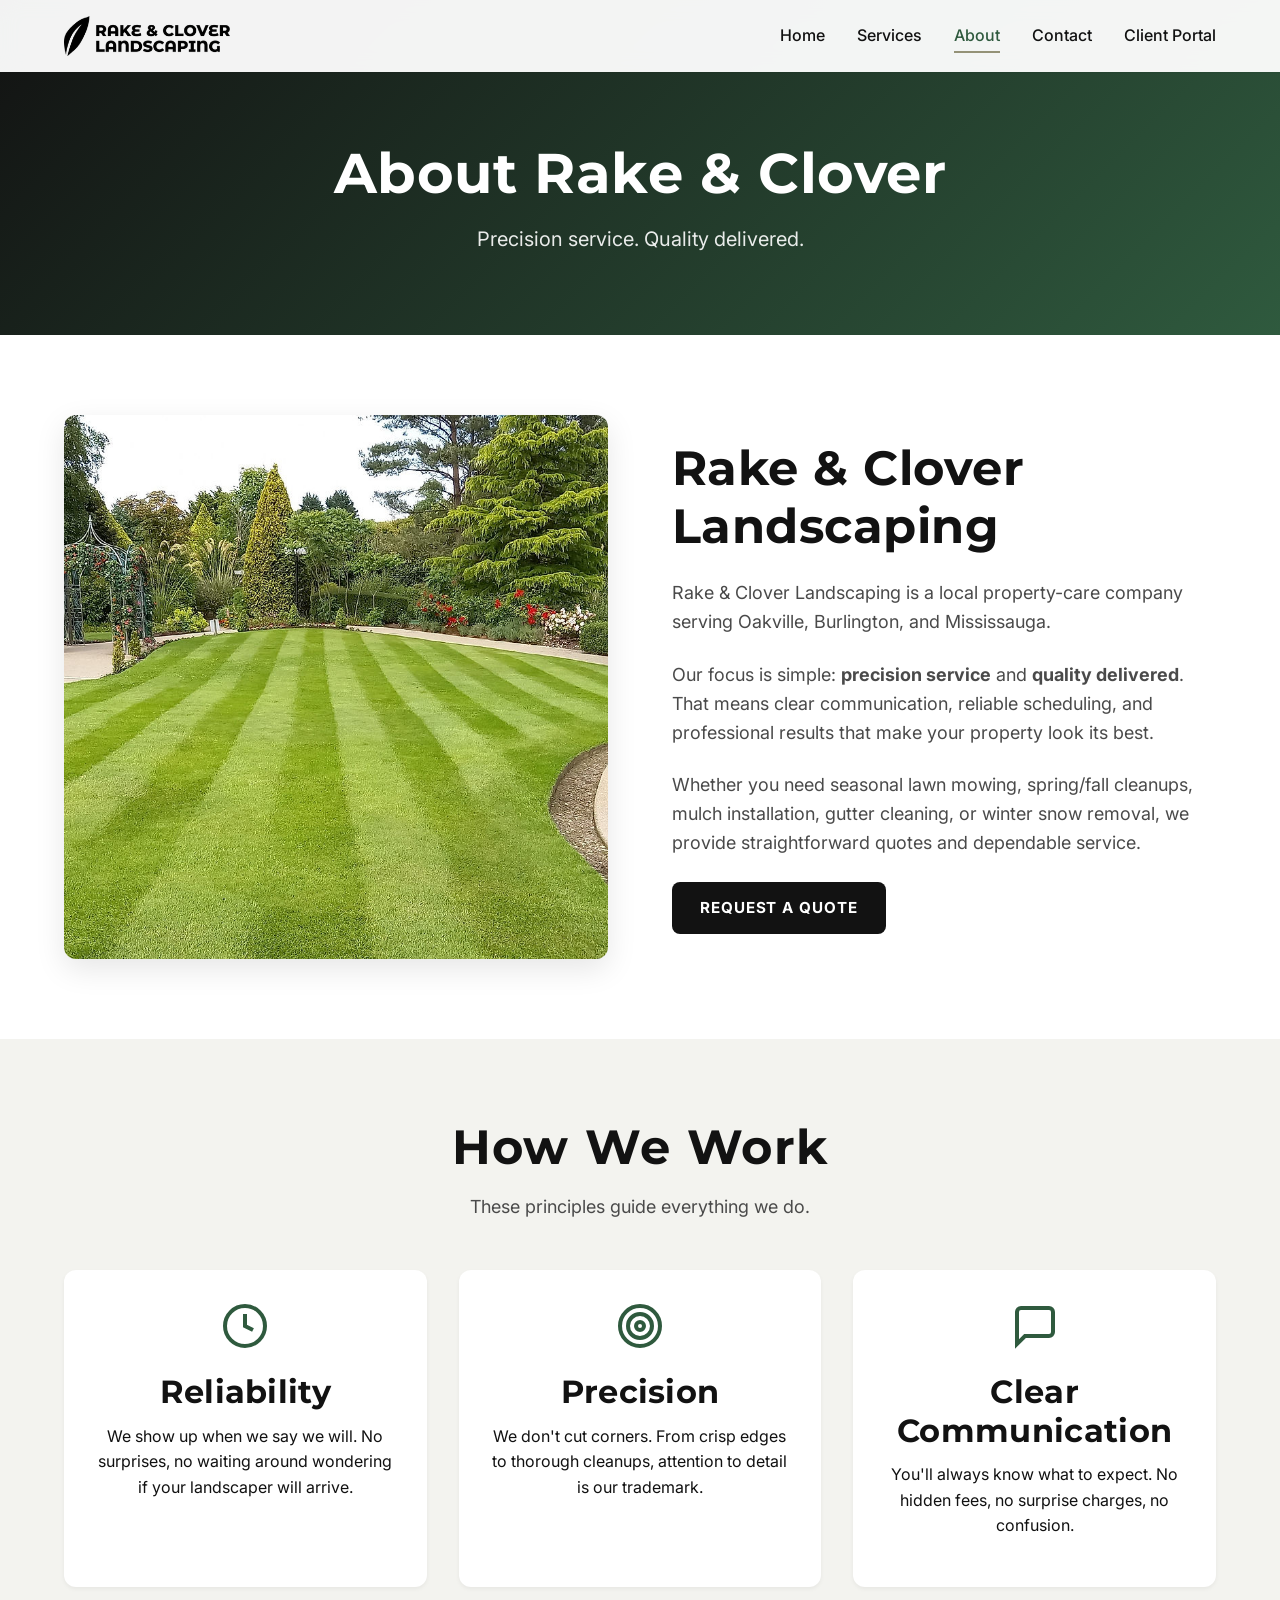
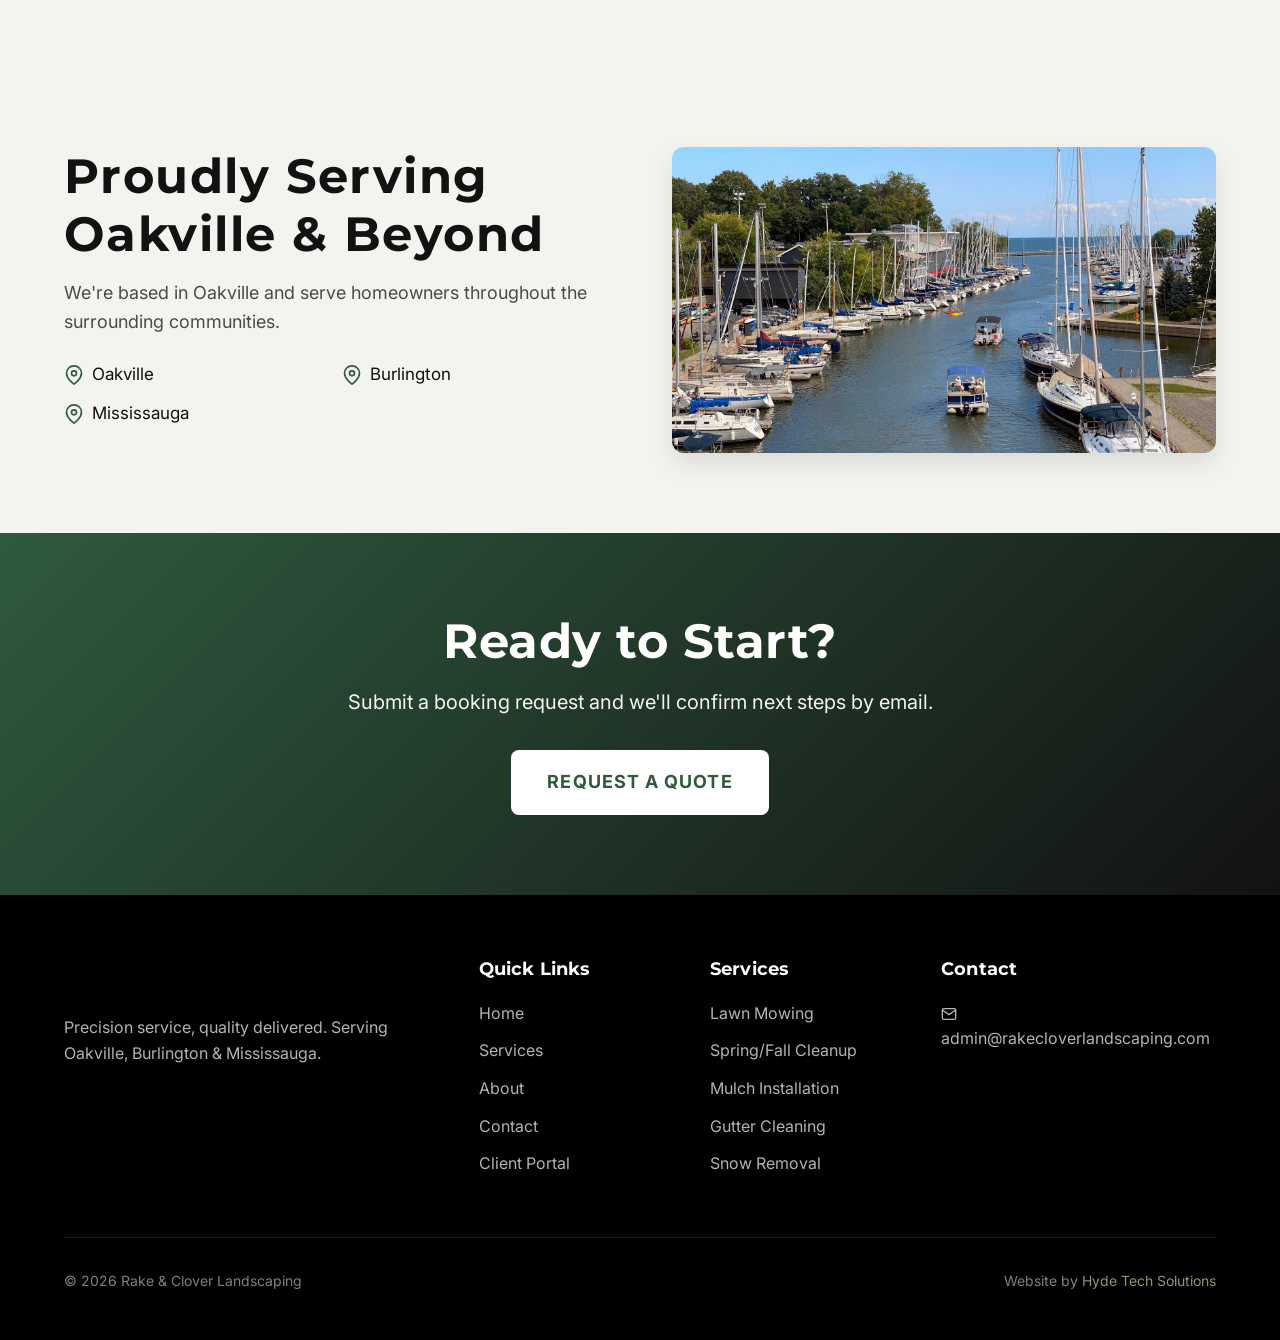
==== commit 43e3315c: "Remove service-detail icons + add Oakville waterfront photo - services.html: strip SVG icon before e" ====
--- a/about.html
+++ b/about.html
@@ -20,7 +20,7 @@
 <!-- End Meta Pixel Code -->
 </head>
 <body> <svg style="display: none;"> <defs> <symbol id="icon-phone" viewBox="0 0 24 24" fill="none" stroke="currentColor" stroke-width="2"><path d="M22 16.92v3a2 2 0 0 1-2.18 2 19.79 19.79 0 0 1-8.63-3.07 19.5 19.5 0 0 1-6-6 19.79 19.79 0 0 1-3.07-8.67A2 2 0 0 1 4.11 2h3a2 2 0 0 1 2 1.72 12.84 12.84 0 0 0 .7 2.81 2 2 0 0 1-.45 2.11L8.09 9.91a16 16 0 0 0 6 6l1.27-1.27a2 2 0 0 1 2.11-.45 12.84 12.84 0 0 0 2.81.7A2 2 0 0 1 22 16.92z"/></symbol> <symbol id="icon-clock" viewBox="0 0 24 24" fill="none" stroke="currentColor" stroke-width="2"><circle cx="12" cy="12" r="10"/><polyline points="12 6 12 12 16 14"/></symbol> <symbol id="icon-target" viewBox="0 0 24 24" fill="none" stroke="currentColor" stroke-width="2"><circle cx="12" cy="12" r="10"/><circle cx="12" cy="12" r="6"/><circle cx="12" cy="12" r="2"/></symbol> <symbol id="icon-message" viewBox="0 0 24 24" fill="none" stroke="currentColor" stroke-width="2"><path d="M21 15a2 2 0 0 1-2 2H7l-4 4V5a2 2 0 0 1 2-2h14a2 2 0 0 1 2 2z"/></symbol> <symbol id="icon-shield" viewBox="0 0 24 24" fill="none" stroke="currentColor" stroke-width="2"><path d="M12 22s8-4 8-10V5l-8-3-8 3v7c0 6 8 10 8 10z"/></symbol> <symbol id="icon-star" viewBox="0 0 24 24" fill="currentColor" stroke="currentColor" stroke-width="2"><polygon points="12 2 15.09 8.26 22 9.27 17 14.14 18.18 21.02 12 17.77 5.82 21.02 7 14.14 2 9.27 8.91 8.26 12 2"/></symbol> <symbol id="icon-home" viewBox="0 0 24 24" fill="none" stroke="currentColor" stroke-width="2"><path d="M3 9l9-7 9 7v11a2 2 0 0 1-2 2H5a2 2 0 0 1-2-2z"/><polyline points="9 22 9 12 15 12 15 22"/></symbol> <symbol id="icon-map-pin" viewBox="0 0 24 24" fill="none" stroke="currentColor" stroke-width="2"><path d="M21 10c0 7-9 13-9 13s-9-6-9-13a9 9 0 0 1 18 0z"/><circle cx="12" cy="10" r="3"/></symbol> </defs> </svg> <header class="header"> <div class="container"> <nav class="navbar"> <a href="index.html" class="logo"> <img class="brand-logo" src="images/brand-logo.png" alt="Rake & Clover Landscaping"> </a> <button class="nav-toggle" aria-label="Toggle navigation"><span></span><span></span><span></span></button> <ul class="nav-menu"> <li><a href="index.html">Home</a></li> <li><a href="services.html">Services</a></li> <li><a href="about.html" class="active">About</a></li> <li><a href="contact.html">Contact</a></li> <li><a href="portal.html">Client Portal</a></li> </ul>
-</nav> </div> </header> <section class="page-header" style="background: linear-gradient(135deg, var(--color-primary-dark) 0%, var(--color-primary) 100%); color: white; padding: 140px 0 80px; text-align: center;"> <div class="container"> <h1 style="font-size: clamp(2.5rem, 5vw, 3.5rem); margin-bottom: 1rem;">About Rake & Clover</h1> <p style="font-size: 1.25rem; opacity: 0.9; max-width: 600px; margin: 0 auto;">Precision service. Quality delivered.</p> </div> </section> <section style="padding: 5rem 0;"> <div class="container"> <div class="about-grid"> <div class="about-image"> <img src="images/lawn-care.jpg" alt="Professional lawn mowing"> </div> <div class="about-content"> <h2>Rake & Clover Landscaping</h2> <p>Rake & Clover Landscaping is a local property-care company serving Oakville, Burlington, and Mississauga.</p> <p>Our focus is simple: <strong>precision service</strong> and <strong>quality delivered</strong>. That means clear communication, reliable scheduling, and professional results that make your property look its best.</p> <p>Whether you need seasonal lawn mowing, spring/fall cleanups, mulch installation, gutter cleaning, or winter snow removal, we provide straightforward quotes and dependable service.</p> <a href="contact.html" class="btn btn-primary">Request a Quote</a> </div> </div> </div> </section> <section class="values-section" style="padding: 5rem 0;"> <div class="container"> <div class="section-header"> <h2 class="section-title">How We Work</h2> <p class="section-subtitle">These principles guide everything we do.</p> </div> <div class="values-grid"> <div class="value-card"> <svg class="value-icon"><use href="#icon-clock"/></svg> <h3>Reliability</h3> <p>We show up when we say we will. No surprises, no waiting around wondering if your landscaper will arrive.</p> </div> <div class="value-card"> <svg class="value-icon"><use href="#icon-target"/></svg> <h3>Precision</h3> <p>We don't cut corners. From crisp edges to thorough cleanups, attention to detail is our trademark.</p> </div> <div class="value-card"> <svg class="value-icon"><use href="#icon-message"/></svg> <h3>Clear Communication</h3> <p>You'll always know what to expect. No hidden fees, no surprise charges, no confusion.</p> </div> </div> </div> </section> <section class="service-area" style="background: var(--color-bg-alt); padding: 5rem 0;"> <div class="container"> <div class="service-area-grid"> <div class="service-area-content"> <h2 class="section-title">Proudly Serving Oakville & Beyond</h2> <p>We're based in Oakville and serve homeowners throughout the surrounding communities.</p> <ul class="location-list"> <li><svg class="location-icon"><use href="#icon-map-pin"/></svg> Oakville</li> <li><svg class="location-icon"><use href="#icon-map-pin"/></svg> Burlington</li> <li><svg class="location-icon"><use href="#icon-map-pin"/></svg> Mississauga</li> </ul> </div> <div class="service-area-map"> <img src="images/garden-maintenance.jpg" alt="Oakville area landscaping" class="rounded-image"> </div> </div> </div> </section> <section class="cta-section"> <div class="container"> <div class="cta-content"> <h2>Ready to Start?</h2> <p>Submit a booking request and we'll confirm next steps by email.</p> <div class="cta-buttons"> <a href="contact.html" class="btn btn-large btn-white">Request a Quote</a> </div> </div> </div> </section> <footer class="footer"> <div class="container"> <div class="footer-grid"> <div class="footer-brand"> <a href="index.html" class="logo"> <img class="brand-logo" src="images/brand-logo.png" alt="Rake & Clover Landscaping"> </a> <p>Precision service, quality delivered. Serving Oakville, Burlington & Mississauga.</p> </div> <div class="footer-links"> <h4>Quick Links</h4> <ul> <li><a href="index.html">Home</a></li> <li><a href="services.html">Services</a></li> <li><a href="about.html">About</a></li> <li><a href="contact.html">Contact</a></li> <li><a href="portal.html">Client Portal</a></li> </ul> </div> <div class="footer-links"> <h4>Services</h4> <ul> <li><a href="services.html#lawn-care">Lawn Mowing</a></li> <li><a href="services.html#seasonal">Spring/Fall Cleanup</a></li> <li><a href="services.html#mulch">Mulch Installation</a></li> <li><a href="services.html#gutter">Gutter Cleaning</a></li> <li><a href="services.html#snow">Snow Removal</a></li> </ul> </div> <div class="footer-contact"> <h4>Contact</h4> <p><a href="mailto:admin@rakecloverlandscaping.com"><svg class="icon-inline" viewBox="0 0 24 24" fill="none" stroke="currentColor" stroke-width="2"><path d="M4 4h16c1.1 0 2 .9 2 2v12c0 1.1-.9 2-2 2H4c-1.1 0-2-.9-2-2V6c0-1.1.9-2 2-2z"/><polyline points="22,6 12,13 2,6"/></svg> admin@rakecloverlandscaping.com</a></p> </div> </div> <div class="footer-bottom"> <p>&copy; 2026 Rake & Clover Landscaping</p> <p class="credit">Website by <a href="https://hydetech.ca" target="_blank">Hyde Tech Solutions</a></p> </div> </div> </footer>
+</nav> </div> </header> <section class="page-header" style="background: linear-gradient(135deg, var(--color-primary-dark) 0%, var(--color-primary) 100%); color: white; padding: 140px 0 80px; text-align: center;"> <div class="container"> <h1 style="font-size: clamp(2.5rem, 5vw, 3.5rem); margin-bottom: 1rem;">About Rake & Clover</h1> <p style="font-size: 1.25rem; opacity: 0.9; max-width: 600px; margin: 0 auto;">Precision service. Quality delivered.</p> </div> </section> <section style="padding: 5rem 0;"> <div class="container"> <div class="about-grid"> <div class="about-image"> <img src="images/lawn-care.jpg" alt="Professional lawn mowing"> </div> <div class="about-content"> <h2>Rake & Clover Landscaping</h2> <p>Rake & Clover Landscaping is a local property-care company serving Oakville, Burlington, and Mississauga.</p> <p>Our focus is simple: <strong>precision service</strong> and <strong>quality delivered</strong>. That means clear communication, reliable scheduling, and professional results that make your property look its best.</p> <p>Whether you need seasonal lawn mowing, spring/fall cleanups, mulch installation, gutter cleaning, or winter snow removal, we provide straightforward quotes and dependable service.</p> <a href="contact.html" class="btn btn-primary">Request a Quote</a> </div> </div> </div> </section> <section class="values-section" style="padding: 5rem 0;"> <div class="container"> <div class="section-header"> <h2 class="section-title">How We Work</h2> <p class="section-subtitle">These principles guide everything we do.</p> </div> <div class="values-grid"> <div class="value-card"> <svg class="value-icon"><use href="#icon-clock"/></svg> <h3>Reliability</h3> <p>We show up when we say we will. No surprises, no waiting around wondering if your landscaper will arrive.</p> </div> <div class="value-card"> <svg class="value-icon"><use href="#icon-target"/></svg> <h3>Precision</h3> <p>We don't cut corners. From crisp edges to thorough cleanups, attention to detail is our trademark.</p> </div> <div class="value-card"> <svg class="value-icon"><use href="#icon-message"/></svg> <h3>Clear Communication</h3> <p>You'll always know what to expect. No hidden fees, no surprise charges, no confusion.</p> </div> </div> </div> </section> <section class="service-area" style="background: var(--color-bg-alt); padding: 5rem 0;"> <div class="container"> <div class="service-area-grid"> <div class="service-area-content"> <h2 class="section-title">Proudly Serving Oakville & Beyond</h2> <p>We're based in Oakville and serve homeowners throughout the surrounding communities.</p> <ul class="location-list"> <li><svg class="location-icon"><use href="#icon-map-pin"/></svg> Oakville</li> <li><svg class="location-icon"><use href="#icon-map-pin"/></svg> Burlington</li> <li><svg class="location-icon"><use href="#icon-map-pin"/></svg> Mississauga</li> </ul> </div> <div class="service-area-map"> <img src="images/oakville-area.jpg" alt="Oakville waterfront - local service area" class="rounded-image"> </div> </div> </div> </section> <section class="cta-section"> <div class="container"> <div class="cta-content"> <h2>Ready to Start?</h2> <p>Submit a booking request and we'll confirm next steps by email.</p> <div class="cta-buttons"> <a href="contact.html" class="btn btn-large btn-white">Request a Quote</a> </div> </div> </div> </section> <footer class="footer"> <div class="container"> <div class="footer-grid"> <div class="footer-brand"> <a href="index.html" class="logo"> <img class="brand-logo" src="images/brand-logo.png" alt="Rake & Clover Landscaping"> </a> <p>Precision service, quality delivered. Serving Oakville, Burlington & Mississauga.</p> </div> <div class="footer-links"> <h4>Quick Links</h4> <ul> <li><a href="index.html">Home</a></li> <li><a href="services.html">Services</a></li> <li><a href="about.html">About</a></li> <li><a href="contact.html">Contact</a></li> <li><a href="portal.html">Client Portal</a></li> </ul> </div> <div class="footer-links"> <h4>Services</h4> <ul> <li><a href="services.html#lawn-care">Lawn Mowing</a></li> <li><a href="services.html#seasonal">Spring/Fall Cleanup</a></li> <li><a href="services.html#mulch">Mulch Installation</a></li> <li><a href="services.html#gutter">Gutter Cleaning</a></li> <li><a href="services.html#snow">Snow Removal</a></li> </ul> </div> <div class="footer-contact"> <h4>Contact</h4> <p><a href="mailto:admin@rakecloverlandscaping.com"><svg class="icon-inline" viewBox="0 0 24 24" fill="none" stroke="currentColor" stroke-width="2"><path d="M4 4h16c1.1 0 2 .9 2 2v12c0 1.1-.9 2-2 2H4c-1.1 0-2-.9-2-2V6c0-1.1.9-2 2-2z"/><polyline points="22,6 12,13 2,6"/></svg> admin@rakecloverlandscaping.com</a></p> </div> </div> <div class="footer-bottom"> <p>&copy; 2026 Rake & Clover Landscaping</p> <p class="credit">Website by <a href="https://hydetech.ca" target="_blank">Hyde Tech Solutions</a></p> </div> </div> </footer>
 <script src="js/main.js"></script>
 </body>
 </html>
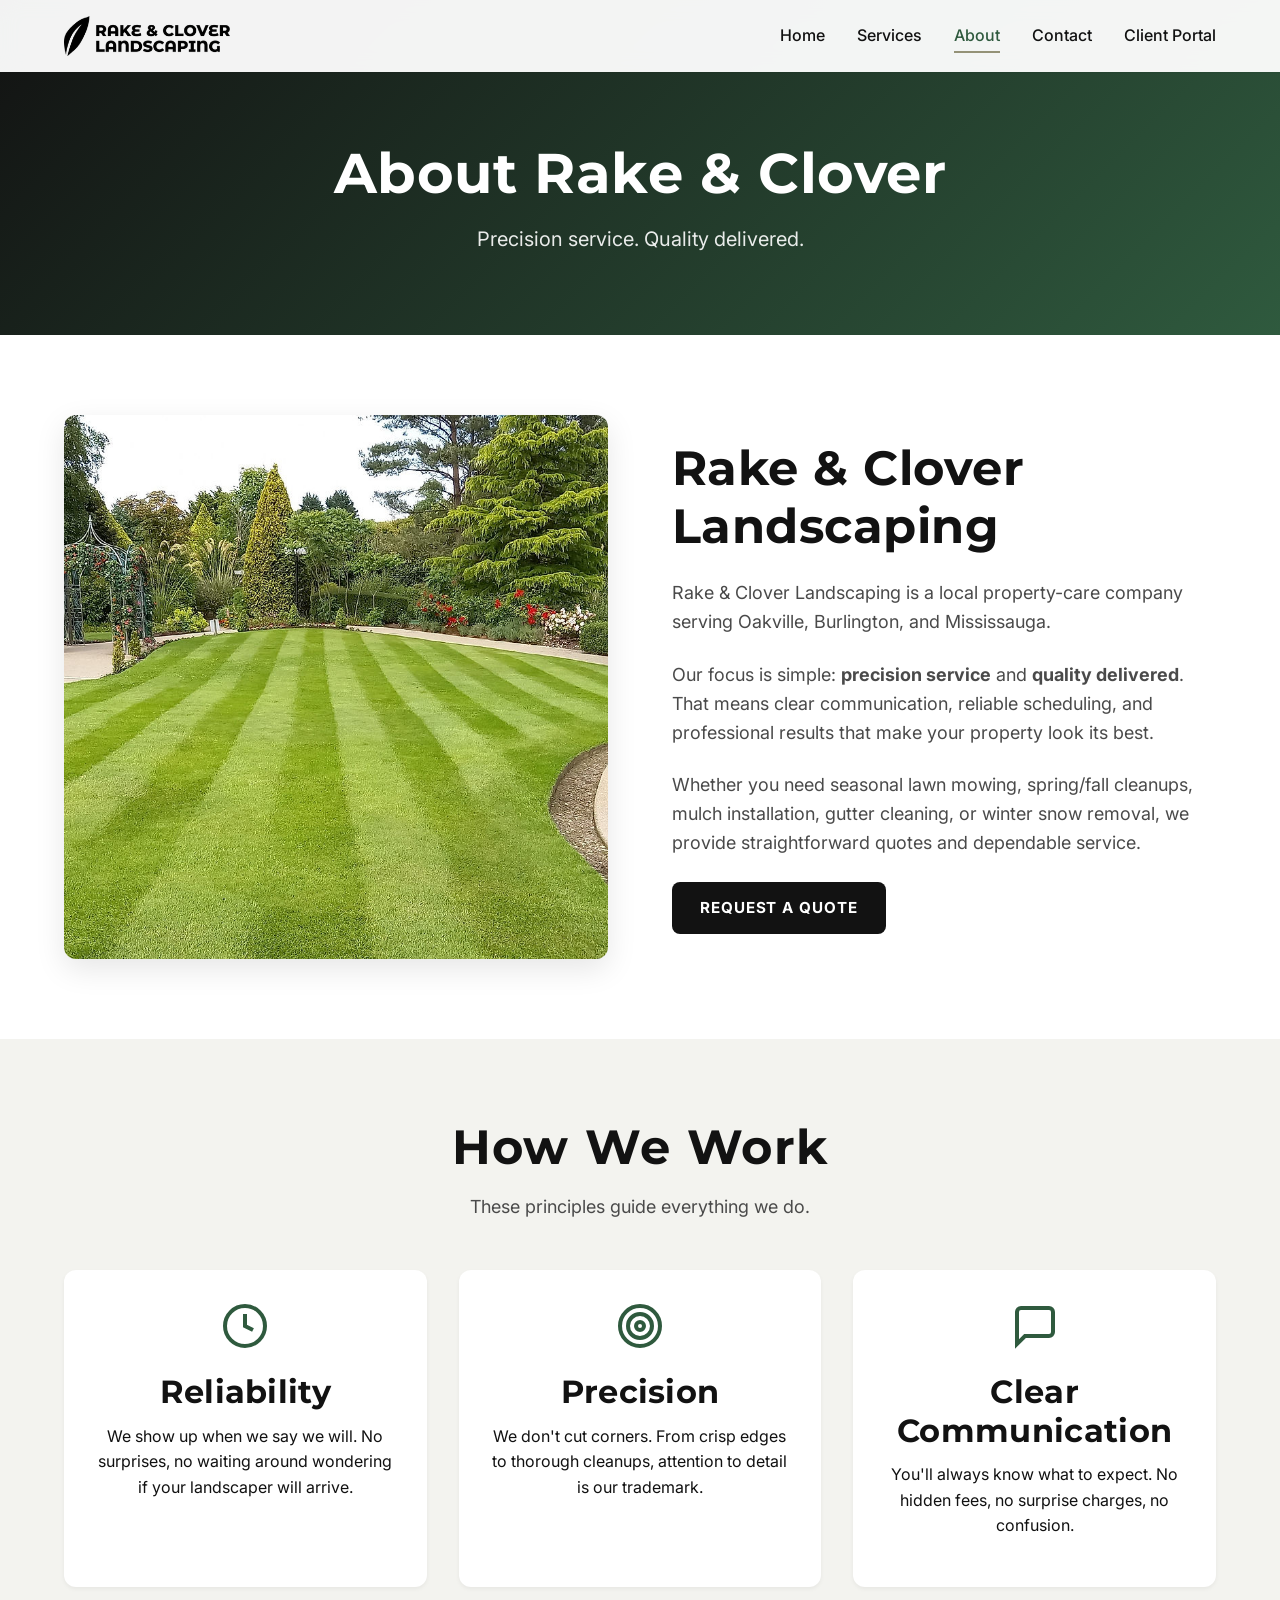
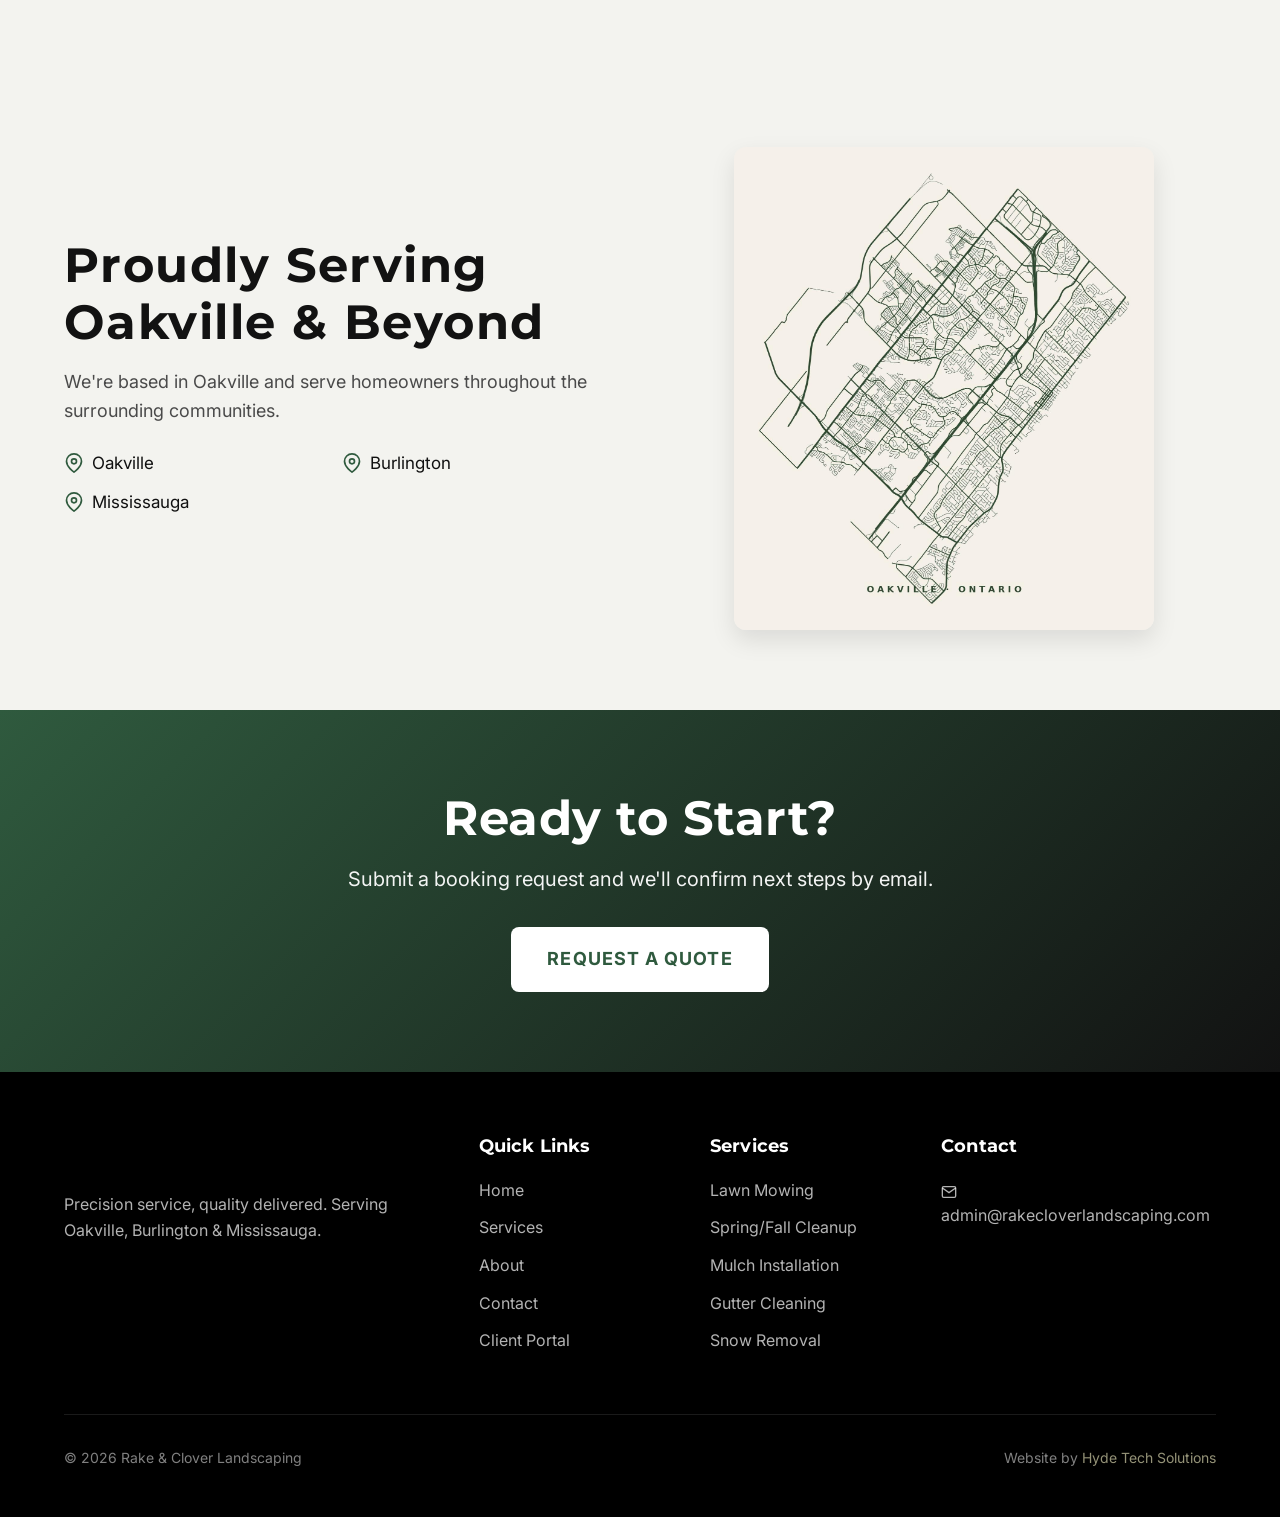
==== commit c9b1c076: "Cap Oakville map at 420px max-width, centered" ====
--- a/about.html
+++ b/about.html
@@ -20,7 +20,7 @@
 <!-- End Meta Pixel Code -->
 </head>
 <body> <svg style="display: none;"> <defs> <symbol id="icon-phone" viewBox="0 0 24 24" fill="none" stroke="currentColor" stroke-width="2"><path d="M22 16.92v3a2 2 0 0 1-2.18 2 19.79 19.79 0 0 1-8.63-3.07 19.5 19.5 0 0 1-6-6 19.79 19.79 0 0 1-3.07-8.67A2 2 0 0 1 4.11 2h3a2 2 0 0 1 2 1.72 12.84 12.84 0 0 0 .7 2.81 2 2 0 0 1-.45 2.11L8.09 9.91a16 16 0 0 0 6 6l1.27-1.27a2 2 0 0 1 2.11-.45 12.84 12.84 0 0 0 2.81.7A2 2 0 0 1 22 16.92z"/></symbol> <symbol id="icon-clock" viewBox="0 0 24 24" fill="none" stroke="currentColor" stroke-width="2"><circle cx="12" cy="12" r="10"/><polyline points="12 6 12 12 16 14"/></symbol> <symbol id="icon-target" viewBox="0 0 24 24" fill="none" stroke="currentColor" stroke-width="2"><circle cx="12" cy="12" r="10"/><circle cx="12" cy="12" r="6"/><circle cx="12" cy="12" r="2"/></symbol> <symbol id="icon-message" viewBox="0 0 24 24" fill="none" stroke="currentColor" stroke-width="2"><path d="M21 15a2 2 0 0 1-2 2H7l-4 4V5a2 2 0 0 1 2-2h14a2 2 0 0 1 2 2z"/></symbol> <symbol id="icon-shield" viewBox="0 0 24 24" fill="none" stroke="currentColor" stroke-width="2"><path d="M12 22s8-4 8-10V5l-8-3-8 3v7c0 6 8 10 8 10z"/></symbol> <symbol id="icon-star" viewBox="0 0 24 24" fill="currentColor" stroke="currentColor" stroke-width="2"><polygon points="12 2 15.09 8.26 22 9.27 17 14.14 18.18 21.02 12 17.77 5.82 21.02 7 14.14 2 9.27 8.91 8.26 12 2"/></symbol> <symbol id="icon-home" viewBox="0 0 24 24" fill="none" stroke="currentColor" stroke-width="2"><path d="M3 9l9-7 9 7v11a2 2 0 0 1-2 2H5a2 2 0 0 1-2-2z"/><polyline points="9 22 9 12 15 12 15 22"/></symbol> <symbol id="icon-map-pin" viewBox="0 0 24 24" fill="none" stroke="currentColor" stroke-width="2"><path d="M21 10c0 7-9 13-9 13s-9-6-9-13a9 9 0 0 1 18 0z"/><circle cx="12" cy="10" r="3"/></symbol> </defs> </svg> <header class="header"> <div class="container"> <nav class="navbar"> <a href="index.html" class="logo"> <img class="brand-logo" src="images/brand-logo.png" alt="Rake & Clover Landscaping"> </a> <button class="nav-toggle" aria-label="Toggle navigation"><span></span><span></span><span></span></button> <ul class="nav-menu"> <li><a href="index.html">Home</a></li> <li><a href="services.html">Services</a></li> <li><a href="about.html" class="active">About</a></li> <li><a href="contact.html">Contact</a></li> <li><a href="portal.html">Client Portal</a></li> </ul>
-</nav> </div> </header> <section class="page-header" style="background: linear-gradient(135deg, var(--color-primary-dark) 0%, var(--color-primary) 100%); color: white; padding: 140px 0 80px; text-align: center;"> <div class="container"> <h1 style="font-size: clamp(2.5rem, 5vw, 3.5rem); margin-bottom: 1rem;">About Rake & Clover</h1> <p style="font-size: 1.25rem; opacity: 0.9; max-width: 600px; margin: 0 auto;">Precision service. Quality delivered.</p> </div> </section> <section style="padding: 5rem 0;"> <div class="container"> <div class="about-grid"> <div class="about-image"> <img src="images/lawn-care.jpg" alt="Professional lawn mowing"> </div> <div class="about-content"> <h2>Rake & Clover Landscaping</h2> <p>Rake & Clover Landscaping is a local property-care company serving Oakville, Burlington, and Mississauga.</p> <p>Our focus is simple: <strong>precision service</strong> and <strong>quality delivered</strong>. That means clear communication, reliable scheduling, and professional results that make your property look its best.</p> <p>Whether you need seasonal lawn mowing, spring/fall cleanups, mulch installation, gutter cleaning, or winter snow removal, we provide straightforward quotes and dependable service.</p> <a href="contact.html" class="btn btn-primary">Request a Quote</a> </div> </div> </div> </section> <section class="values-section" style="padding: 5rem 0;"> <div class="container"> <div class="section-header"> <h2 class="section-title">How We Work</h2> <p class="section-subtitle">These principles guide everything we do.</p> </div> <div class="values-grid"> <div class="value-card"> <svg class="value-icon"><use href="#icon-clock"/></svg> <h3>Reliability</h3> <p>We show up when we say we will. No surprises, no waiting around wondering if your landscaper will arrive.</p> </div> <div class="value-card"> <svg class="value-icon"><use href="#icon-target"/></svg> <h3>Precision</h3> <p>We don't cut corners. From crisp edges to thorough cleanups, attention to detail is our trademark.</p> </div> <div class="value-card"> <svg class="value-icon"><use href="#icon-message"/></svg> <h3>Clear Communication</h3> <p>You'll always know what to expect. No hidden fees, no surprise charges, no confusion.</p> </div> </div> </div> </section> <section class="service-area" style="background: var(--color-bg-alt); padding: 5rem 0;"> <div class="container"> <div class="service-area-grid"> <div class="service-area-content"> <h2 class="section-title">Proudly Serving Oakville & Beyond</h2> <p>We're based in Oakville and serve homeowners throughout the surrounding communities.</p> <ul class="location-list"> <li><svg class="location-icon"><use href="#icon-map-pin"/></svg> Oakville</li> <li><svg class="location-icon"><use href="#icon-map-pin"/></svg> Burlington</li> <li><svg class="location-icon"><use href="#icon-map-pin"/></svg> Mississauga</li> </ul> </div> <div class="service-area-map"> <img src="images/oakville-area.jpg" alt="Oakville waterfront - local service area" class="rounded-image"> </div> </div> </div> </section> <section class="cta-section"> <div class="container"> <div class="cta-content"> <h2>Ready to Start?</h2> <p>Submit a booking request and we'll confirm next steps by email.</p> <div class="cta-buttons"> <a href="contact.html" class="btn btn-large btn-white">Request a Quote</a> </div> </div> </div> </section> <footer class="footer"> <div class="container"> <div class="footer-grid"> <div class="footer-brand"> <a href="index.html" class="logo"> <img class="brand-logo" src="images/brand-logo.png" alt="Rake & Clover Landscaping"> </a> <p>Precision service, quality delivered. Serving Oakville, Burlington & Mississauga.</p> </div> <div class="footer-links"> <h4>Quick Links</h4> <ul> <li><a href="index.html">Home</a></li> <li><a href="services.html">Services</a></li> <li><a href="about.html">About</a></li> <li><a href="contact.html">Contact</a></li> <li><a href="portal.html">Client Portal</a></li> </ul> </div> <div class="footer-links"> <h4>Services</h4> <ul> <li><a href="services.html#lawn-care">Lawn Mowing</a></li> <li><a href="services.html#seasonal">Spring/Fall Cleanup</a></li> <li><a href="services.html#mulch">Mulch Installation</a></li> <li><a href="services.html#gutter">Gutter Cleaning</a></li> <li><a href="services.html#snow">Snow Removal</a></li> </ul> </div> <div class="footer-contact"> <h4>Contact</h4> <p><a href="mailto:admin@rakecloverlandscaping.com"><svg class="icon-inline" viewBox="0 0 24 24" fill="none" stroke="currentColor" stroke-width="2"><path d="M4 4h16c1.1 0 2 .9 2 2v12c0 1.1-.9 2-2 2H4c-1.1 0-2-.9-2-2V6c0-1.1.9-2 2-2z"/><polyline points="22,6 12,13 2,6"/></svg> admin@rakecloverlandscaping.com</a></p> </div> </div> <div class="footer-bottom"> <p>&copy; 2026 Rake & Clover Landscaping</p> <p class="credit">Website by <a href="https://hydetech.ca" target="_blank">Hyde Tech Solutions</a></p> </div> </div> </footer>
+</nav> </div> </header> <section class="page-header" style="background: linear-gradient(135deg, var(--color-primary-dark) 0%, var(--color-primary) 100%); color: white; padding: 140px 0 80px; text-align: center;"> <div class="container"> <h1 style="font-size: clamp(2.5rem, 5vw, 3.5rem); margin-bottom: 1rem;">About Rake & Clover</h1> <p style="font-size: 1.25rem; opacity: 0.9; max-width: 600px; margin: 0 auto;">Precision service. Quality delivered.</p> </div> </section> <section style="padding: 5rem 0;"> <div class="container"> <div class="about-grid"> <div class="about-image"> <img src="images/lawn-care.jpg" alt="Professional lawn mowing"> </div> <div class="about-content"> <h2>Rake & Clover Landscaping</h2> <p>Rake & Clover Landscaping is a local property-care company serving Oakville, Burlington, and Mississauga.</p> <p>Our focus is simple: <strong>precision service</strong> and <strong>quality delivered</strong>. That means clear communication, reliable scheduling, and professional results that make your property look its best.</p> <p>Whether you need seasonal lawn mowing, spring/fall cleanups, mulch installation, gutter cleaning, or winter snow removal, we provide straightforward quotes and dependable service.</p> <a href="contact.html" class="btn btn-primary">Request a Quote</a> </div> </div> </div> </section> <section class="values-section" style="padding: 5rem 0;"> <div class="container"> <div class="section-header"> <h2 class="section-title">How We Work</h2> <p class="section-subtitle">These principles guide everything we do.</p> </div> <div class="values-grid"> <div class="value-card"> <svg class="value-icon"><use href="#icon-clock"/></svg> <h3>Reliability</h3> <p>We show up when we say we will. No surprises, no waiting around wondering if your landscaper will arrive.</p> </div> <div class="value-card"> <svg class="value-icon"><use href="#icon-target"/></svg> <h3>Precision</h3> <p>We don't cut corners. From crisp edges to thorough cleanups, attention to detail is our trademark.</p> </div> <div class="value-card"> <svg class="value-icon"><use href="#icon-message"/></svg> <h3>Clear Communication</h3> <p>You'll always know what to expect. No hidden fees, no surprise charges, no confusion.</p> </div> </div> </div> </section> <section class="service-area" style="background: var(--color-bg-alt); padding: 5rem 0;"> <div class="container"> <div class="service-area-grid"> <div class="service-area-content"> <h2 class="section-title">Proudly Serving Oakville & Beyond</h2> <p>We're based in Oakville and serve homeowners throughout the surrounding communities.</p> <ul class="location-list"> <li><svg class="location-icon"><use href="#icon-map-pin"/></svg> Oakville</li> <li><svg class="location-icon"><use href="#icon-map-pin"/></svg> Burlington</li> <li><svg class="location-icon"><use href="#icon-map-pin"/></svg> Mississauga</li> </ul> </div> <div class="service-area-map"> <img src="images/oakville-area.jpg" alt="Oakville service area map" class="rounded-image" style="max-width: 420px; width: 100%; display: block; margin: 0 auto;"> </div> </div> </div> </section> <section class="cta-section"> <div class="container"> <div class="cta-content"> <h2>Ready to Start?</h2> <p>Submit a booking request and we'll confirm next steps by email.</p> <div class="cta-buttons"> <a href="contact.html" class="btn btn-large btn-white">Request a Quote</a> </div> </div> </div> </section> <footer class="footer"> <div class="container"> <div class="footer-grid"> <div class="footer-brand"> <a href="index.html" class="logo"> <img class="brand-logo" src="images/brand-logo.png" alt="Rake & Clover Landscaping"> </a> <p>Precision service, quality delivered. Serving Oakville, Burlington & Mississauga.</p> </div> <div class="footer-links"> <h4>Quick Links</h4> <ul> <li><a href="index.html">Home</a></li> <li><a href="services.html">Services</a></li> <li><a href="about.html">About</a></li> <li><a href="contact.html">Contact</a></li> <li><a href="portal.html">Client Portal</a></li> </ul> </div> <div class="footer-links"> <h4>Services</h4> <ul> <li><a href="services.html#lawn-care">Lawn Mowing</a></li> <li><a href="services.html#seasonal">Spring/Fall Cleanup</a></li> <li><a href="services.html#mulch">Mulch Installation</a></li> <li><a href="services.html#gutter">Gutter Cleaning</a></li> <li><a href="services.html#snow">Snow Removal</a></li> </ul> </div> <div class="footer-contact"> <h4>Contact</h4> <p><a href="mailto:admin@rakecloverlandscaping.com"><svg class="icon-inline" viewBox="0 0 24 24" fill="none" stroke="currentColor" stroke-width="2"><path d="M4 4h16c1.1 0 2 .9 2 2v12c0 1.1-.9 2-2 2H4c-1.1 0-2-.9-2-2V6c0-1.1.9-2 2-2z"/><polyline points="22,6 12,13 2,6"/></svg> admin@rakecloverlandscaping.com</a></p> </div> </div> <div class="footer-bottom"> <p>&copy; 2026 Rake & Clover Landscaping</p> <p class="credit">Website by <a href="https://hydetech.ca" target="_blank">Hyde Tech Solutions</a></p> </div> </div> </footer>
 <script src="js/main.js"></script>
 </body>
 </html>
